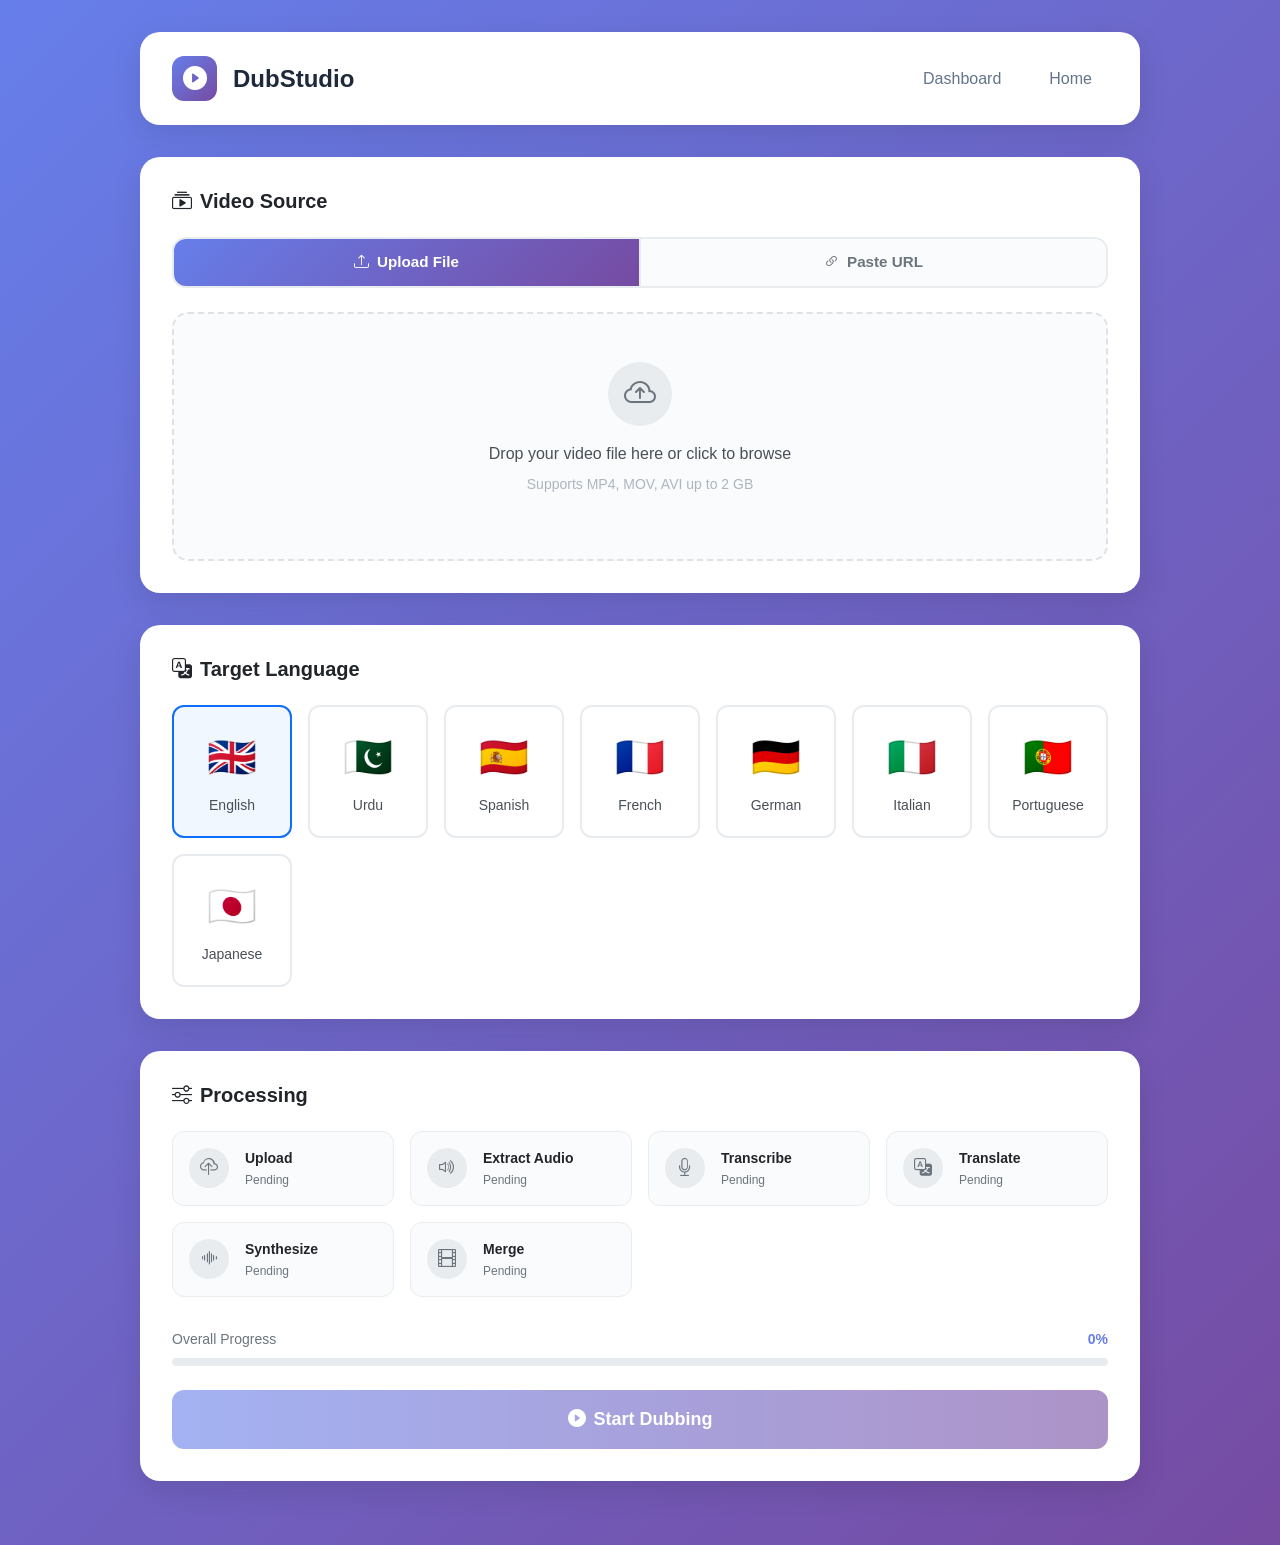
==== templetes/studio.html @ a596733b "studio.html" ====
<!DOCTYPE html>
<html lang="en">
<head>
    <meta charset="UTF-8">
    <meta name="viewport" content="width=device-width, initial-scale=1.0">
    <title>Studio - DubStudio</title>
    <link href="https://cdn.jsdelivr.net/npm/bootstrap@5.3.2/dist/css/bootstrap.min.css" rel="stylesheet">
    <link rel="stylesheet" href="https://cdn.jsdelivr.net/npm/bootstrap-icons@1.11.1/font/bootstrap-icons.css">
    <style>
        :root {
            --primary-blue: #0D6EFD;
            --grad-start: #667eea;
            --grad-end: #764ba2;
        }

        body {
            font-family: -apple-system, BlinkMacSystemFont, 'Segoe UI', Roboto, 'Helvetica Neue', Arial, sans-serif;
            background: linear-gradient(135deg, #667eea 0%, #764ba2 100%);
            min-height: 100vh;
            padding: 2rem;
            margin: 0;
        }

        .container-main { max-width: 1000px; margin: 0 auto; }

        /* Header */
        .header {
            background: white;
            border-radius: 20px;
            padding: 1.5rem 2rem;
            margin-bottom: 2rem;
            box-shadow: 0 10px 30px rgba(0,0,0,0.1);
            display: flex;
            justify-content: space-between;
            align-items: center;
        }
        .brand { display: flex; align-items: center; gap: 1rem; text-decoration: none; }
        .brand-icon {
            width: 45px; height: 45px;
            background: linear-gradient(135deg, #667eea 0%, #764ba2 100%);
            border-radius: 12px;
            display: flex; align-items: center; justify-content: center;
            color: white; font-size: 1.5rem;
        }
        .brand-text { font-size: 1.5rem; font-weight: 700; color: #1e293b; }
        .header-nav { display: flex; gap: 1rem; }
        .nav-link {
            color: #64748b; text-decoration: none; font-weight: 500;
            padding: 0.5rem 1rem; border-radius: 8px; transition: all 0.2s;
        }
        .nav-link:hover { background: #f8f9fa; color: #1e293b; }

        .content-card {
            background: #ffffff;
            border-radius: 20px;
            padding: 2rem;
            margin-bottom: 2rem;
            box-shadow: 0 10px 30px rgba(0,0,0,0.1);
        }
        .section-title {
            font-size: 1.25rem; font-weight: 600; color: #212529;
            margin-bottom: 1.5rem;
            display: flex; align-items: center; gap: 0.5rem;
        }

        /* ── SOURCE TABS ── */
        .source-tabs {
            display: flex;
            gap: 0;
            border: 2px solid #e9ecef;
            border-radius: 14px;
            overflow: hidden;
            margin-bottom: 1.5rem;
        }
        .source-tab {
            flex: 1;
            padding: 0.75rem 1.25rem;
            border: none;
            background: #fafbfc;
            color: #6c757d;
            font-weight: 600;
            font-size: 0.95rem;
            cursor: pointer;
            display: flex;
            align-items: center;
            justify-content: center;
            gap: 0.5rem;
            transition: all 0.25s;
        }
        .source-tab:first-child { border-right: 2px solid #e9ecef; }
        .source-tab.active {
            background: linear-gradient(135deg, var(--grad-start), var(--grad-end));
            color: white;
        }
        .source-tab:hover:not(.active) { background: #f0f7ff; color: #212529; }

        /* ── UPLOAD AREA ── */
        .upload-area {
            border: 2px dashed #dee2e6;
            border-radius: 16px;
            padding: 3rem;
            text-align: center;
            background: #fafbfc;
            transition: all 0.3s;
            cursor: pointer;
        }
        .upload-area:hover { border-color: var(--primary-blue); background: #f0f7ff; }
        .upload-area.uploading { pointer-events: none; opacity: 0.6; }
        .upload-area.drag-over { border-color: var(--primary-blue); background: #f0f7ff; transform: scale(1.01); }
        .upload-icon {
            width: 64px; height: 64px;
            margin: 0 auto 1rem;
            background: #e9ecef;
            border-radius: 50%;
            display: flex; align-items: center; justify-content: center;
            color: #6c757d; font-size: 2rem;
        }
        .upload-text { color: #495057; font-size: 1rem; margin-bottom: 0.5rem; font-weight: 500; }
        .upload-hint { color: #adb5bd; font-size: 0.875rem; }

        /* ── URL INPUT PANEL ── */
        .url-panel { display: none; }
        .url-panel.active { display: block; }
        .upload-panel { display: block; }
        .upload-panel.hidden { display: none; }

        .url-input-wrapper {
            position: relative;
            border: 2px solid #e9ecef;
            border-radius: 16px;
            overflow: hidden;
            transition: border-color 0.25s;
            background: #fafbfc;
        }
        .url-input-wrapper:focus-within { border-color: var(--primary-blue); background: #fff; }
        .url-input-wrapper:focus-within .url-icon { color: var(--primary-blue); }

        .url-icon {
            position: absolute;
            left: 1.25rem;
            top: 50%;
            transform: translateY(-50%);
            color: #adb5bd;
            font-size: 1.4rem;
            transition: color 0.25s;
            pointer-events: none;
        }

        .url-input {
            width: 100%;
            border: none;
            background: transparent;
            padding: 1.25rem 1.25rem 1.25rem 3.5rem;
            font-size: 1rem;
            color: #212529;
            outline: none;
        }
        .url-input::placeholder { color: #adb5bd; }

        .url-examples {
            display: flex;
            gap: 0.5rem;
            flex-wrap: wrap;
            margin-top: 1rem;
        }
        .url-example-chip {
            display: inline-flex;
            align-items: center;
            gap: 0.35rem;
            padding: 0.35rem 0.75rem;
            border-radius: 20px;
            font-size: 0.78rem;
            font-weight: 500;
            cursor: pointer;
            transition: all 0.2s;
            border: 1.5px solid;
        }
        .chip-yt {
            background: #fff1f0;
            border-color: #ffcdd2;
            color: #c62828;
        }
        .chip-yt:hover { background: #ffcdd2; }
        .chip-direct {
            background: #f0f7ff;
            border-color: #bbdefb;
            color: #1565c0;
        }
        .chip-direct:hover { background: #bbdefb; }

        /* URL detect badge */
        .url-type-badge {
            display: none;
            align-items: center;
            gap: 0.4rem;
            padding: 0.5rem 1rem;
            border-radius: 10px;
            font-size: 0.82rem;
            font-weight: 600;
            margin-top: 0.75rem;
        }
        .url-type-badge.show { display: inline-flex; }
        .badge-yt { background: #fff1f0; color: #c62828; }
        .badge-direct { background: #f0f7ff; color: #1565c0; }
        .badge-invalid { background: #fff8e1; color: #f57f17; }

        .btn-load-url {
            width: 100%;
            margin-top: 1rem;
            background: linear-gradient(90deg, var(--grad-start), var(--grad-end));
            border: none;
            border-radius: 12px;
            color: white;
            padding: 0.9rem;
            font-size: 1rem;
            font-weight: 600;
            cursor: pointer;
            display: flex;
            align-items: center;
            justify-content: center;
            gap: 0.5rem;
            transition: all 0.2s;
        }
        .btn-load-url:hover:not(:disabled) { opacity: 0.9; transform: translateY(-1px); }
        .btn-load-url:disabled { opacity: 0.5; cursor: not-allowed; }

        /* ── File / URL Confirmed Info ── */
        .file-info {
            background: #d1fae5;
            color: #065f46;
            padding: 1rem;
            border-radius: 12px;
            margin-top: 1rem;
            display: none;
            align-items: center;
            gap: 0.5rem;
            font-weight: 500;
        }
        .file-info.show { display: flex; }

        /* URL confirmed chip */
        .url-confirmed {
            background: #e0e7ff;
            color: #3730a3;
            padding: 1rem;
            border-radius: 12px;
            margin-top: 1rem;
            display: none;
            align-items: center;
            gap: 0.75rem;
        }
        .url-confirmed.show { display: flex; }
        .url-confirmed-text { flex: 1; overflow: hidden; }
        .url-confirmed-text small {
            display: block;
            font-size: 0.78rem;
            font-weight: 500;
            color: #6366f1;
            margin-bottom: 0.2rem;
        }
        .url-confirmed-text span {
            display: block;
            font-size: 0.88rem;
            font-weight: 600;
            white-space: nowrap;
            overflow: hidden;
            text-overflow: ellipsis;
        }
        .btn-clear-url {
            background: none;
            border: none;
            color: #6366f1;
            cursor: pointer;
            font-size: 1.1rem;
            padding: 0.25rem;
            border-radius: 6px;
            transition: background 0.2s;
            flex-shrink: 0;
        }
        .btn-clear-url:hover { background: rgba(99,102,241,0.1); }

        /* Language grid */
        .language-grid {
            display: grid;
            grid-template-columns: repeat(auto-fill, minmax(120px, 1fr));
            gap: 1rem;
        }
        .language-option {
            border: 2px solid #e9ecef;
            border-radius: 12px;
            padding: 1.25rem;
            text-align: center;
            cursor: pointer;
            transition: all 0.2s;
            background: #fff;
        }
        .language-option:hover { border-color: #adb5bd; transform: translateY(-2px); }
        .language-option.selected { border-color: var(--primary-blue); background: #f0f7ff; }
        .language-flag { font-size: 2.5rem; margin-bottom: 0.5rem; }
        .language-name { font-size: 0.875rem; color: #495057; font-weight: 500; }

        /* Progress stages */
        .progress-stages {
            display: grid;
            grid-template-columns: repeat(auto-fit, minmax(200px, 1fr));
            gap: 1rem;
            margin-bottom: 2rem;
        }
        .stage-item {
            display: flex; align-items: center;
            padding: 1rem;
            border: 1px solid #e9ecef;
            border-radius: 12px;
            background: #fafbfc;
            transition: all 0.3s;
        }
        .stage-item.active  { background: #e7f3ff; border-color: var(--primary-blue); }
        .stage-item.completed { background: #d1fae5; border-color: #10b981; }
        .stage-item.error   { background: #fee2e2; border-color: #ef4444; }

        /* NEW: download stage */
        .stage-item[data-stage="download"] { display: none; }
        .stage-item[data-stage="download"].show { display: flex; }

        .stage-icon {
            width: 40px; height: 40px; border-radius: 50%;
            background: #e9ecef;
            display: flex; align-items: center; justify-content: center;
            margin-right: 1rem;
            font-size: 1.125rem; color: #6c757d;
            transition: all 0.3s; flex-shrink: 0;
        }
        .stage-item.active .stage-icon { background: var(--primary-blue); color: white; animation: pulse 1.5s infinite; }
        .stage-item.completed .stage-icon { background: #10b981; color: white; }
        .stage-item.error .stage-icon { background: #ef4444; color: white; }

        @keyframes pulse { 0%,100% { transform: scale(1); } 50% { transform: scale(1.1); } }

        .stage-info { flex: 1; }
        .stage-name { font-size: 0.875rem; font-weight: 600; color: #212529; margin-bottom: 0.125rem; }
        .stage-status { font-size: 0.75rem; color: #6c757d; }
        .stage-item.active    .stage-status { color: var(--primary-blue); font-weight: 500; }
        .stage-item.completed .stage-status { color: #10b981; }
        .stage-item.error     .stage-status { color: #ef4444; }

        .progress-bar-custom { height: 8px; background: #e9ecef; border-radius: 4px; margin-bottom: 0.5rem; overflow: hidden; }
        .progress-bar-fill {
            height: 100%;
            background: linear-gradient(90deg, #667eea 0%, #764ba2 100%);
            border-radius: 4px;
            width: 0%;
            transition: width 0.3s;
        }

        .btn-generate {
            width: 100%;
            background: linear-gradient(90deg, #667eea 0%, #764ba2 100%);
            border: none; border-radius: 12px;
            color: white; padding: 1rem;
            font-size: 1.125rem; font-weight: 600;
            cursor: pointer; transition: all 0.2s;
            display: flex; align-items: center; justify-content: center; gap: 0.5rem;
            margin-top: 1.5rem;
        }
        .btn-generate:hover:not(:disabled) { transform: translateY(-2px); box-shadow: 0 8px 16px rgba(102,126,234,0.4); }
        .btn-generate:disabled { opacity: 0.6; cursor: not-allowed; }

        .status-message { padding: 1rem; border-radius: 12px; margin-top: 1rem; display: none; }
        .status-message.show { display: block; }
        .status-message.success { background: #d1fae5; color: #065f46; }
        .status-message.error   { background: #fee2e2; color: #991b1b; }
        .status-message.info    { background: #e0e7ff; color: #3730a3; }

        .spinner {
            display: inline-block; width: 16px; height: 16px;
            border: 2px solid rgba(255,255,255,0.3);
            border-radius: 50%; border-top-color: white;
            animation: spin 0.8s linear infinite;
        }
        @keyframes spin { to { transform: rotate(360deg); } }

        .download-section {
            margin-top: 2rem; padding-top: 2rem;
            border-top: 2px solid #e9ecef;
        }
        .success-banner {
            background: linear-gradient(135deg, #10b981 0%, #059669 100%);
            color: white; padding: 1.5rem; border-radius: 12px;
            display: flex; align-items: center;
            margin-bottom: 1.5rem;
            box-shadow: 0 4px 12px rgba(16,185,129,0.3);
        }
        .success-icon {
            width: 48px; height: 48px;
            background: rgba(255,255,255,0.2); border-radius: 50%;
            display: flex; align-items: center; justify-content: center;
            font-size: 1.5rem; margin-right: 1rem; flex-shrink: 0;
        }
        .success-content h4 { font-size: 1.125rem; font-weight: 600; margin: 0 0 0.25rem 0; }
        .success-content p  { font-size: 0.875rem; margin: 0; opacity: 0.95; }
        .video-preview-container { margin-bottom: 1.5rem; background: #000; border-radius: 12px; overflow: hidden; }
        .download-buttons { display: flex; gap: 1rem; }
        .btn-download {
            flex: 1;
            background: linear-gradient(90deg, #10b981 0%, #059669 100%);
            border: none; border-radius: 12px; color: white;
            padding: 1rem; font-size: 1rem; font-weight: 600;
            cursor: pointer; transition: all 0.2s;
            display: flex; align-items: center; justify-content: center; gap: 0.5rem;
        }
        .btn-download:hover { transform: translateY(-2px); box-shadow: 0 8px 16px rgba(16,185,129,0.4); }
        .btn-new {
            flex: 1; background: white;
            border: 2px solid #e9ecef; border-radius: 12px;
            color: #495057; padding: 1rem;
            font-size: 1rem; font-weight: 600;
            cursor: pointer; transition: all 0.2s;
            display: flex; align-items: center; justify-content: center; gap: 0.5rem;
        }
        .btn-new:hover { background: #f8f9fa; border-color: var(--primary-blue); color: var(--primary-blue); }

        @media (max-width: 768px) {
            body { padding: 1rem; }
            .header { flex-direction: column; gap: 1rem; }
            .language-grid { grid-template-columns: repeat(3, 1fr); }
            .progress-stages { grid-template-columns: 1fr; }
            .download-buttons { flex-direction: column; }
        }
    </style>
</head>
<body>
<div class="container-main">

    <!-- Header -->
    <div class="header">
        <a href="/" class="brand">
            <div class="brand-icon"><i class="bi bi-play-circle-fill"></i></div>
            <span class="brand-text">DubStudio</span>
        </a>
        <div class="header-nav">
            <a href="/dashboard" class="nav-link">Dashboard</a>
            <a href="/" class="nav-link">Home</a>
        </div>
    </div>

    <!-- ── VIDEO SOURCE CARD ── -->
    <div class="content-card">
        <h3 class="section-title">
            <i class="bi bi-collection-play"></i>
            Video Source
        </h3>

        <!-- Tab switcher -->
        <div class="source-tabs">
            <button class="source-tab active" id="tabUpload" onclick="switchTab('upload')">
                <i class="bi bi-upload"></i> Upload File
            </button>
            <button class="source-tab" id="tabUrl" onclick="switchTab('url')">
                <i class="bi bi-link-45deg"></i> Paste URL
            </button>
        </div>

        <!-- UPLOAD PANEL -->
        <div class="upload-panel" id="uploadPanel">
            <div class="upload-area" id="uploadArea" onclick="document.getElementById('fileInput').click()">
                <div class="upload-icon"><i class="bi bi-cloud-arrow-up"></i></div>
                <p class="upload-text">Drop your video file here or click to browse</p>
                <p class="upload-hint">Supports MP4, MOV, AVI up to 2 GB</p>
            </div>
            <input type="file" id="fileInput" style="display:none;" accept="video/*">
            <div class="file-info" id="fileInfo">
                <i class="bi bi-check-circle-fill"></i>
                <strong id="fileName"></strong>&nbsp;uploaded successfully
            </div>
            <div class="status-message" id="uploadStatus"></div>
        </div>

        <!-- URL PANEL -->
        <div class="url-panel" id="urlPanel">
            <div class="url-input-wrapper">
                <i class="bi bi-link-45deg url-icon"></i>
                <input
                    type="text"
                    class="url-input"
                    id="videoUrlInput"
                    placeholder="https://www.youtube.com/watch?v=... or any direct video URL"
                    oninput="onUrlInput(this.value)"
                    onkeydown="if(event.key==='Enter') loadUrl()"
                >
            </div>

            <!-- Live type detection badge -->
            <div class="url-type-badge" id="urlTypeBadge"></div>

            <!-- Hint chips -->
            <div class="url-examples">
                <span class="url-example-chip chip-yt">
                    <i class="bi bi-youtube"></i> YouTube / Shorts
                </span>
                <span class="url-example-chip chip-direct">
                    <i class="bi bi-file-earmark-play"></i> Direct MP4 / Video URL
                </span>
            </div>

            <button class="btn-load-url" id="btnLoadUrl" onclick="loadUrl()" disabled>
                <i class="bi bi-cloud-download"></i> Load Video from URL
            </button>

            <!-- Confirmed URL display -->
            <div class="url-confirmed" id="urlConfirmed">
                <i class="bi bi-check-circle-fill" style="font-size:1.4rem; color:#6366f1; flex-shrink:0;"></i>
                <div class="url-confirmed-text">
                    <small id="urlTypeLabel">URL loaded</small>
                    <span id="urlConfirmedText"></span>
                </div>
                <button class="btn-clear-url" onclick="clearUrl()" title="Clear URL">
                    <i class="bi bi-x-circle"></i>
                </button>
            </div>
        </div>
    </div>

    <!-- Target Language -->
    <div class="content-card">
        <h3 class="section-title">
            <i class="bi bi-translate"></i> Target Language
        </h3>
        <div class="language-grid" id="languageGrid">
            <div class="language-option selected" data-lang="en">
                <div class="language-flag">🇬🇧</div>
                <div class="language-name">English</div>
            </div>
            <div class="language-option" data-lang="ur">
                <div class="language-flag">🇵🇰</div>
                <div class="language-name">Urdu</div>
            </div>
            <div class="language-option" data-lang="es">
                <div class="language-flag">🇪🇸</div>
                <div class="language-name">Spanish</div>
            </div>
            <div class="language-option" data-lang="fr">
                <div class="language-flag">🇫🇷</div>
                <div class="language-name">French</div>
            </div>
            <div class="language-option" data-lang="de">
                <div class="language-flag">🇩🇪</div>
                <div class="language-name">German</div>
            </div>
            <div class="language-option" data-lang="it">
                <div class="language-flag">🇮🇹</div>
                <div class="language-name">Italian</div>
            </div>
            <div class="language-option" data-lang="pt">
                <div class="language-flag">🇵🇹</div>
                <div class="language-name">Portuguese</div>
            </div>
            <div class="language-option" data-lang="ja">
                <div class="language-flag">🇯🇵</div>
                <div class="language-name">Japanese</div>
            </div>
        </div>
    </div>

    <!-- Processing -->
    <div class="content-card">
        <h3 class="section-title">
            <i class="bi bi-sliders"></i> Processing
        </h3>

        <div class="progress-stages" id="progressStages">
            <!-- NEW: download stage (only shown for URL mode) -->
            <div class="stage-item" data-stage="download">
                <div class="stage-icon"><i class="bi bi-cloud-download"></i></div>
                <div class="stage-info">
                    <div class="stage-name">Download</div>
                    <div class="stage-status">Pending</div>
                </div>
            </div>
            <div class="stage-item" data-stage="upload">
                <div class="stage-icon"><i class="bi bi-cloud-upload"></i></div>
                <div class="stage-info">
                    <div class="stage-name">Upload</div>
                    <div class="stage-status">Pending</div>
                </div>
            </div>
            <div class="stage-item" data-stage="extract">
                <div class="stage-icon"><i class="bi bi-volume-up"></i></div>
                <div class="stage-info">
                    <div class="stage-name">Extract Audio</div>
                    <div class="stage-status">Pending</div>
                </div>
            </div>
            <div class="stage-item" data-stage="transcribe">
                <div class="stage-icon"><i class="bi bi-mic"></i></div>
                <div class="stage-info">
                    <div class="stage-name">Transcribe</div>
                    <div class="stage-status">Pending</div>
                </div>
            </div>
            <div class="stage-item" data-stage="translate">
                <div class="stage-icon"><i class="bi bi-translate"></i></div>
                <div class="stage-info">
                    <div class="stage-name">Translate</div>
                    <div class="stage-status">Pending</div>
                </div>
            </div>
            <div class="stage-item" data-stage="synthesize">
                <div class="stage-icon"><i class="bi bi-soundwave"></i></div>
                <div class="stage-info">
                    <div class="stage-name">Synthesize</div>
                    <div class="stage-status">Pending</div>
                </div>
            </div>
            <div class="stage-item" data-stage="merge">
                <div class="stage-icon"><i class="bi bi-film"></i></div>
                <div class="stage-info">
                    <div class="stage-name">Merge</div>
                    <div class="stage-status">Pending</div>
                </div>
            </div>
        </div>

        <!-- Progress bar -->
        <div>
            <div style="display:flex; justify-content:space-between; margin-bottom:0.5rem;">
                <span style="font-size:0.875rem; color:#6c757d;">Overall Progress</span>
                <span id="overallPercent" style="font-size:0.875rem; font-weight:600; color:#667eea;">0%</span>
            </div>
            <div class="progress-bar-custom">
                <div class="progress-bar-fill" id="progressBar"></div>
            </div>
        </div>

        <button class="btn-generate" id="generateBtn" onclick="startDubbing()" disabled>
            <i class="bi bi-play-circle-fill"></i> Start Dubbing
        </button>
        <div class="status-message" id="processingStatus"></div>

        <!-- Download Section -->
        <div class="download-section" id="downloadSection" style="display:none;">
            <div class="success-banner">
                <div class="success-icon"><i class="bi bi-check-circle-fill"></i></div>
                <div class="success-content">
                    <h4>Video Dubbing Completed!</h4>
                    <p>Your dubbed video is ready to download</p>
                </div>
            </div>
            <div class="video-preview-container">
                <video id="previewVideo" controls style="width:100%;">
                    <source id="videoSource" src="" type="video/mp4">
                </video>
            </div>
            <div class="download-buttons">
                <button class="btn-download" onclick="downloadVideo()">
                    <i class="bi bi-download"></i> Download Video
                </button>
                <button class="btn-new" onclick="createNewDub()">
                    <i class="bi bi-plus-circle"></i> New Project
                </button>
            </div>
        </div>
    </div>

</div><!-- /container-main -->

<script>
    const API_BASE_URL = 'http://localhost:5000/api';
    let uploadedFilePath  = null;   // set by file upload OR url load
    let currentJobId      = null;
    let statusCheckInterval = null;
    let downloadUrl       = null;
    let currentMode       = 'upload';   // 'upload' | 'url'
    let loadedUrl         = null;       // confirmed URL

    /* ════════════════════════════════════════
       TAB SWITCHING
    ════════════════════════════════════════ */
    function switchTab(tab) {
        currentMode = tab;
        document.getElementById('tabUpload').classList.toggle('active', tab === 'upload');
        document.getElementById('tabUrl').classList.toggle('active', tab === 'url');
        document.getElementById('uploadPanel').classList.toggle('hidden', tab !== 'upload');
        document.getElementById('urlPanel').classList.toggle('active', tab === 'url');

        // show/hide download stage pill
        const dlStage = document.querySelector('.stage-item[data-stage="download"]');
        dlStage.classList.toggle('show', tab === 'url');

        resetReadiness();
    }

    /* ════════════════════════════════════════
       LANGUAGE SELECTION
    ════════════════════════════════════════ */
    document.querySelectorAll('.language-option').forEach(opt => {
        opt.addEventListener('click', function() {
            document.querySelectorAll('.language-option').forEach(o => o.classList.remove('selected'));
            this.classList.add('selected');
        });
    });

    /* ════════════════════════════════════════
       STATUS HELPER
    ════════════════════════════════════════ */
    function showStatus(id, msg, type = 'info') {
        const el = document.getElementById(id);
        el.textContent = msg;
        el.className = `status-message show ${type}`;
        if (type === 'success' || type === 'error') {
            setTimeout(() => el.classList.remove('show'), 5000);
        }
    }

    function resetReadiness() {
        uploadedFilePath = null;
        loadedUrl        = null;
        document.getElementById('generateBtn').disabled = true;
    }

    /* ════════════════════════════════════════
       FILE UPLOAD
    ════════════════════════════════════════ */
    document.getElementById('fileInput').addEventListener('change', async function(e) {
        const file = e.target.files[0];
        if (!file) return;

        const uploadArea = document.getElementById('uploadArea');
        const fileInfo   = document.getElementById('fileInfo');

        uploadArea.classList.add('uploading');
        showStatus('uploadStatus', 'Uploading video…', 'info');

        const formData = new FormData();
        formData.append('video', file);

        try {
            const res  = await fetch(`${API_BASE_URL}/upload`, { method: 'POST', body: formData });
            const data = await res.json();

            if (data.success) {
                uploadedFilePath = data.filepath;
                document.getElementById('fileName').textContent = data.filename;
                fileInfo.classList.add('show');
                document.getElementById('generateBtn').disabled = false;
                showStatus('uploadStatus', 'Video uploaded successfully!', 'success');
            } else {
                showStatus('uploadStatus', `Upload failed: ${data.error}`, 'error');
            }
        } catch (err) {
            showStatus('uploadStatus', `Upload failed: ${err.message}`, 'error');
        } finally {
            uploadArea.classList.remove('uploading');
        }
    });

    /* Drag & drop */
    const uploadArea = document.getElementById('uploadArea');
    uploadArea.addEventListener('dragover',  e => { e.preventDefault(); uploadArea.classList.add('drag-over'); });
    uploadArea.addEventListener('dragleave', ()  => uploadArea.classList.remove('drag-over'));
    uploadArea.addEventListener('drop', e => {
        e.preventDefault();
        uploadArea.classList.remove('drag-over');
        const files = e.dataTransfer.files;
        if (files.length > 0) {
            document.getElementById('fileInput').files = files;
            document.getElementById('fileInput').dispatchEvent(new Event('change'));
        }
    });

    /* ════════════════════════════════════════
       URL INPUT — live detection
    ════════════════════════════════════════ */
    function isYouTubeUrl(url) {
        return /^https?:\/\/(www\.)?(youtube\.com|youtu\.be|m\.youtube\.com)/i.test(url);
    }
    function isHttpUrl(url) {
        return /^https?:\/\/.+/i.test(url);
    }

    function onUrlInput(val) {
        const badge  = document.getElementById('urlTypeBadge');
        const btnLoad = document.getElementById('btnLoadUrl');
        val = val.trim();

        badge.classList.remove('show', 'badge-yt', 'badge-direct', 'badge-invalid');

        if (!val) { btnLoad.disabled = true; return; }

        if (isYouTubeUrl(val)) {
            badge.innerHTML = '<i class="bi bi-youtube"></i> YouTube video detected';
            badge.classList.add('show', 'badge-yt');
            btnLoad.disabled = false;
        } else if (isHttpUrl(val)) {
            badge.innerHTML = '<i class="bi bi-file-earmark-play"></i> Direct video URL detected';
            badge.classList.add('show', 'badge-direct');
            btnLoad.disabled = false;
        } else {
            badge.innerHTML = '<i class="bi bi-exclamation-circle"></i> Enter a valid http(s) URL';
            badge.classList.add('show', 'badge-invalid');
            btnLoad.disabled = true;
        }
    }

    /* ── Load URL → send to backend ── */
    async function loadUrl() {
        const url = document.getElementById('videoUrlInput').value.trim();
        if (!url || !isHttpUrl(url)) return;

        const btnLoad = document.getElementById('btnLoadUrl');
        btnLoad.disabled = true;
        btnLoad.innerHTML = '<span class="spinner"></span> Loading…';

        try {
            // Tell the backend we want to process a URL
            const res  = await fetch(`${API_BASE_URL}/load_url`, {
                method: 'POST',
                headers: { 'Content-Type': 'application/json' },
                body: JSON.stringify({ url })
            });
            const data = await res.json();

            if (data.success) {
                loadedUrl        = url;
                uploadedFilePath = data.filepath || url;   // backend may return a temp path or just echo url

                // Show confirmed banner
                const typeLabel = isYouTubeUrl(url) ? '🎬 YouTube video loaded' : '🔗 Direct video URL loaded';
                document.getElementById('urlTypeLabel').textContent = typeLabel;
                document.getElementById('urlConfirmedText').textContent = url;
                document.getElementById('urlConfirmed').classList.add('show');

                document.getElementById('generateBtn').disabled = false;
                document.getElementById('urlTypeBadge').classList.remove('show');
            } else {
                showStatus('processingStatus', `Could not load URL: ${data.error}`, 'error');
                btnLoad.disabled = false;
            }
        } catch (err) {
            // If there's no /load_url endpoint yet, fall back to just accepting the URL directly
            loadedUrl        = url;
            uploadedFilePath = url;

            const typeLabel = isYouTubeUrl(url) ? '🎬 YouTube video loaded' : '🔗 Direct video URL loaded';
            document.getElementById('urlTypeLabel').textContent = typeLabel;
            document.getElementById('urlConfirmedText').textContent = url;
            document.getElementById('urlConfirmed').classList.add('show');
            document.getElementById('generateBtn').disabled = false;
            document.getElementById('urlTypeBadge').classList.remove('show');
        } finally {
            btnLoad.innerHTML = '<i class="bi bi-cloud-download"></i> Load Video from URL';
        }
    }

    function clearUrl() {
        loadedUrl        = null;
        uploadedFilePath = null;
        document.getElementById('videoUrlInput').value = '';
        document.getElementById('urlConfirmed').classList.remove('show');
        document.getElementById('urlTypeBadge').classList.remove('show');
        document.getElementById('btnLoadUrl').disabled = true;
        document.getElementById('generateBtn').disabled = true;
    }

    /* ════════════════════════════════════════
       START DUBBING
    ════════════════════════════════════════ */
    async function startDubbing() {
        if (!uploadedFilePath) {
            showStatus('processingStatus', 'Please upload a video or load a URL first', 'error');
            return;
        }

        const generateBtn = document.getElementById('generateBtn');
        generateBtn.disabled = true;
        generateBtn.innerHTML = '<span class="spinner"></span> Processing…';

        const lang = (document.querySelector('.language-option.selected') || {}).dataset?.lang || 'en';

        resetStages();

        // For URL mode: show download stage first
        if (currentMode === 'url') {
            updateStageStatus('download', 'active');
        } else {
            updateStageStatus('upload', 'completed');
        }
        updateProgress(5);

        try {
            const payload = { language: lang, diarization: false };

            if (currentMode === 'url') {
                payload.url = uploadedFilePath;   // pass URL to backend
            } else {
                payload.filepath = uploadedFilePath;
            }

            const res  = await fetch(`${API_BASE_URL}/process`, {
                method: 'POST',
                headers: { 'Content-Type': 'application/json' },
                body: JSON.stringify(payload)
            });
            const data = await res.json();

            if (data.success) {
                currentJobId = data.job_id;
                statusCheckInterval = setInterval(() => checkStatus(currentJobId), 2000);
            } else {
                showStatus('processingStatus', `Processing failed: ${data.error}`, 'error');
                if (currentMode === 'url') updateStageStatus('download', 'error');
                else updateStageStatus('extract', 'error');
                resetButton();
            }
        } catch (err) {
            showStatus('processingStatus', `Processing failed: ${err.message}`, 'error');
            resetButton();
        }
    }

    /* ════════════════════════════════════════
       STATUS POLLING
    ════════════════════════════════════════ */
    async function checkStatus(jobId) {
        try {
            const res  = await fetch(`${API_BASE_URL}/status/${jobId}`);
            const data = await res.json();

            if (data.success) {
                const job = data.job;
                updateProgress(job.progress);
                updateStageStatus(job.stage, job.stage_status);

                if (job.status === 'completed') {
                    clearInterval(statusCheckInterval);
                    updateStageStatus('merge', 'completed');
                    downloadUrl = job.download_url;
                    showDownloadSection(job);
                    showStatus('processingStatus', 'Video dubbing completed!', 'success');
                } else if (job.status === 'failed') {
                    clearInterval(statusCheckInterval);
                    if (job.stage) updateStageStatus(job.stage, 'error');
                    showStatus('processingStatus', job.message, 'error');
                    resetButton();
                }
            }
        } catch (err) {
            console.error('Status check error:', err);
        }
    }

    /* ════════════════════════════════════════
       UI HELPERS
    ════════════════════════════════════════ */
    function updateProgress(pct) {
        document.getElementById('progressBar').style.width = pct + '%';
        document.getElementById('overallPercent').textContent = pct + '%';
    }

    function updateStageStatus(stage, status) {
        const el = document.querySelector(`.stage-item[data-stage="${stage.toLowerCase()}"]`);
        if (!el) return;
        el.classList.remove('active', 'completed', 'error');
        const statusEl = el.querySelector('.stage-status');
        if (status === 'active' || status === 'processing') {
            el.classList.add('active');
            statusEl.textContent = 'Processing…';
        } else if (status === 'completed' || status === 'done') {
            el.classList.add('completed');
            statusEl.textContent = 'Completed';
        } else if (status === 'error' || status === 'failed') {
            el.classList.add('error');
            statusEl.textContent = 'Failed';
        }
    }

    function resetStages() {
        document.querySelectorAll('.stage-item').forEach(item => {
            item.classList.remove('active', 'completed', 'error');
            item.querySelector('.stage-status').textContent = 'Pending';
        });
    }

    function resetButton() {
        const btn = document.getElementById('generateBtn');
        btn.disabled = false;
        btn.innerHTML = '<i class="bi bi-play-circle-fill"></i> Start Dubbing';
        updateProgress(0);
    }

    function showDownloadSection(jobData) {
        document.getElementById('generateBtn').style.display = 'none';
        document.getElementById('downloadSection').style.display = 'block';
        if (jobData.download_url) {
            document.getElementById('videoSource').src = `http://localhost:5000${jobData.download_url}`;
            document.getElementById('previewVideo').load();
        }
    }

    function downloadVideo() {
        if (downloadUrl) {
            const a = document.createElement('a');
            a.href = `http://localhost:5000${downloadUrl}`;
            a.download = 'dubbed_video.mp4';
            document.body.appendChild(a);
            a.click();
            document.body.removeChild(a);
            showStatus('processingStatus', 'Download started!', 'success');
        }
    }

    function createNewDub() {
        document.getElementById('downloadSection').style.display = 'none';
        document.getElementById('generateBtn').style.display = 'flex';
        document.getElementById('fileInput').value = '';
        document.getElementById('fileInfo').classList.remove('show');
        clearUrl();
        uploadedFilePath = null;
        downloadUrl      = null;
        resetStages();
        resetButton();
        document.getElementById('processingStatus').classList.remove('show');
        switchTab('upload');
        window.scrollTo({ top: 0, behavior: 'smooth' });
    }
</script>
</body>
</html>
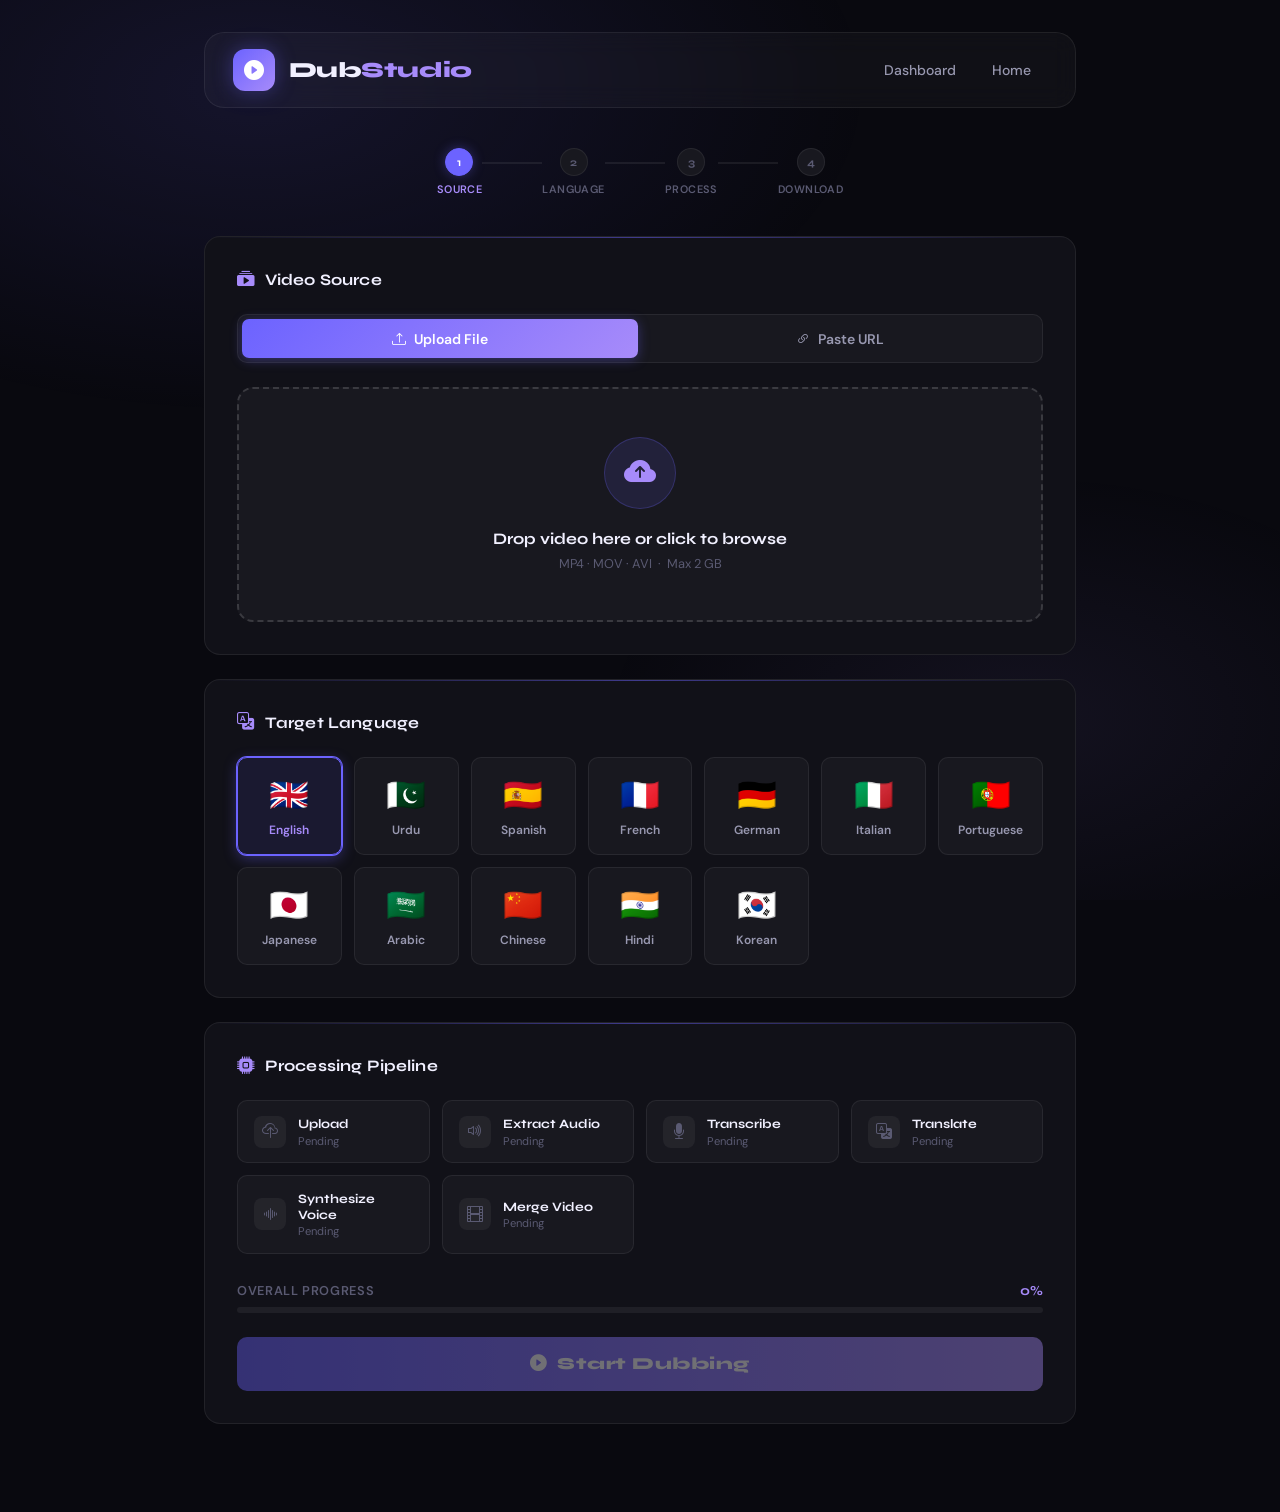
==== commit 6ec4b6f7: "studio.html" ====
--- a/templetes/studio.html
+++ b/templetes/studio.html
@@ -3,439 +3,711 @@
 <head>
     <meta charset="UTF-8">
     <meta name="viewport" content="width=device-width, initial-scale=1.0">
-    <title>Studio - DubStudio</title>
-    <link href="https://cdn.jsdelivr.net/npm/bootstrap@5.3.2/dist/css/bootstrap.min.css" rel="stylesheet">
-    <link rel="stylesheet" href="https://cdn.jsdelivr.net/npm/bootstrap-icons@1.11.1/font/bootstrap-icons.css">
+    <title>DubStudio — AI Video Dubbing</title>
+    <link href="https://cdn.jsdelivr.net/npm/bootstrap-icons@1.11.1/font/bootstrap-icons.css" rel="stylesheet">
+    <link href="https://fonts.googleapis.com/css2?family=Syne:wght@400;500;600;700;800&family=DM+Sans:wght@300;400;500;600&display=swap" rel="stylesheet">
     <style>
         :root {
-            --primary-blue: #0D6EFD;
-            --grad-start: #667eea;
-            --grad-end: #764ba2;
-        }
+            --bg: #09090f;
+            --surface: #111118;
+            --surface2: #18181f;
+            --border: rgba(255,255,255,0.07);
+            --border-hover: rgba(255,255,255,0.15);
+            --accent: #6c63ff;
+            --accent2: #a78bfa;
+            --accent-glow: rgba(108,99,255,0.35);
+            --green: #22c55e;
+            --red: #ef4444;
+            --yellow: #f59e0b;
+            --text: #f1f0ff;
+            --text2: #9898b0;
+            --text3: #5a5a72;
+            --radius: 16px;
+            --radius-sm: 10px;
+        }
+
+        *, *::before, *::after { box-sizing: border-box; margin: 0; padding: 0; }
 
         body {
-            font-family: -apple-system, BlinkMacSystemFont, 'Segoe UI', Roboto, 'Helvetica Neue', Arial, sans-serif;
-            background: linear-gradient(135deg, #667eea 0%, #764ba2 100%);
+            font-family: 'DM Sans', sans-serif;
+            background: var(--bg);
+            color: var(--text);
             min-height: 100vh;
-            padding: 2rem;
-            margin: 0;
-        }
-
-        .container-main { max-width: 1000px; margin: 0 auto; }
-
-        /* Header */
+            padding: 0;
+            overflow-x: hidden;
+        }
+
+        /* ── BG MESH ── */
+        body::before {
+            content: '';
+            position: fixed;
+            inset: 0;
+            background:
+                radial-gradient(ellipse 80vw 60vh at 20% 10%, rgba(108,99,255,0.12) 0%, transparent 60%),
+                radial-gradient(ellipse 60vw 50vh at 80% 80%, rgba(167,139,250,0.07) 0%, transparent 55%);
+            pointer-events: none;
+            z-index: 0;
+        }
+
+        .page-wrap {
+            position: relative;
+            z-index: 1;
+            max-width: 920px;
+            margin: 0 auto;
+            padding: 2rem 1.5rem 4rem;
+        }
+
+        /* ── HEADER ── */
         .header {
-            background: white;
+            display: flex;
+            align-items: center;
+            justify-content: space-between;
+            padding: 1rem 1.75rem;
+            background: rgba(255,255,255,0.03);
+            border: 1px solid var(--border);
             border-radius: 20px;
-            padding: 1.5rem 2rem;
-            margin-bottom: 2rem;
-            box-shadow: 0 10px 30px rgba(0,0,0,0.1);
-            display: flex;
-            justify-content: space-between;
-            align-items: center;
-        }
-        .brand { display: flex; align-items: center; gap: 1rem; text-decoration: none; }
+            backdrop-filter: blur(12px);
+            margin-bottom: 2.5rem;
+        }
+
+        .brand {
+            display: flex;
+            align-items: center;
+            gap: 0.85rem;
+            text-decoration: none;
+        }
+
         .brand-icon {
-            width: 45px; height: 45px;
-            background: linear-gradient(135deg, #667eea 0%, #764ba2 100%);
+            width: 42px; height: 42px;
+            background: linear-gradient(135deg, var(--accent), var(--accent2));
             border-radius: 12px;
             display: flex; align-items: center; justify-content: center;
-            color: white; font-size: 1.5rem;
-        }
-        .brand-text { font-size: 1.5rem; font-weight: 700; color: #1e293b; }
-        .header-nav { display: flex; gap: 1rem; }
+            font-size: 1.25rem;
+            color: white;
+            box-shadow: 0 0 20px var(--accent-glow);
+        }
+
+        .brand-name {
+            font-family: 'Syne', sans-serif;
+            font-size: 1.35rem;
+            font-weight: 800;
+            color: var(--text);
+            letter-spacing: -0.02em;
+        }
+        .brand-name span { color: var(--accent2); }
+
+        .header-nav {
+            display: flex;
+            gap: 0.25rem;
+        }
+
         .nav-link {
-            color: #64748b; text-decoration: none; font-weight: 500;
-            padding: 0.5rem 1rem; border-radius: 8px; transition: all 0.2s;
-        }
-        .nav-link:hover { background: #f8f9fa; color: #1e293b; }
-
-        .content-card {
-            background: #ffffff;
+            color: var(--text2);
+            text-decoration: none;
+            font-size: 0.875rem;
+            font-weight: 500;
+            padding: 0.5rem 1rem;
+            border-radius: 8px;
+            transition: all 0.2s;
+        }
+        .nav-link:hover { color: var(--text); background: rgba(255,255,255,0.06); }
+
+        /* ── CARD ── */
+        .card {
+            background: var(--surface);
+            border: 1px solid var(--border);
+            border-radius: var(--radius);
+            padding: 2rem;
+            margin-bottom: 1.5rem;
+            position: relative;
+            overflow: hidden;
+            transition: border-color 0.3s;
+        }
+        .card::before {
+            content: '';
+            position: absolute;
+            top: 0; left: 0; right: 0;
+            height: 1px;
+            background: linear-gradient(90deg, transparent, rgba(108,99,255,0.5), transparent);
+        }
+
+        .card-title {
+            font-family: 'Syne', sans-serif;
+            font-size: 1rem;
+            font-weight: 700;
+            color: var(--text);
+            letter-spacing: 0.01em;
+            margin-bottom: 1.5rem;
+            display: flex;
+            align-items: center;
+            gap: 0.6rem;
+        }
+        .card-title i {
+            color: var(--accent2);
+            font-size: 1.1rem;
+        }
+        .card-title .badge-new {
+            font-size: 0.65rem;
+            font-weight: 700;
+            background: linear-gradient(90deg, var(--accent), var(--accent2));
+            color: white;
+            padding: 0.2rem 0.5rem;
             border-radius: 20px;
-            padding: 2rem;
-            margin-bottom: 2rem;
-            box-shadow: 0 10px 30px rgba(0,0,0,0.1);
-        }
-        .section-title {
-            font-size: 1.25rem; font-weight: 600; color: #212529;
-            margin-bottom: 1.5rem;
-            display: flex; align-items: center; gap: 0.5rem;
+            letter-spacing: 0.05em;
         }
 
         /* ── SOURCE TABS ── */
         .source-tabs {
             display: flex;
-            gap: 0;
-            border: 2px solid #e9ecef;
-            border-radius: 14px;
-            overflow: hidden;
+            background: var(--surface2);
+            border: 1px solid var(--border);
+            border-radius: var(--radius-sm);
+            padding: 4px;
+            gap: 4px;
             margin-bottom: 1.5rem;
         }
+
         .source-tab {
             flex: 1;
-            padding: 0.75rem 1.25rem;
+            padding: 0.65rem 1rem;
             border: none;
-            background: #fafbfc;
-            color: #6c757d;
+            background: transparent;
+            color: var(--text2);
+            font-family: 'DM Sans', sans-serif;
+            font-size: 0.875rem;
             font-weight: 600;
-            font-size: 0.95rem;
             cursor: pointer;
+            border-radius: 7px;
             display: flex;
             align-items: center;
             justify-content: center;
             gap: 0.5rem;
             transition: all 0.25s;
         }
-        .source-tab:first-child { border-right: 2px solid #e9ecef; }
         .source-tab.active {
-            background: linear-gradient(135deg, var(--grad-start), var(--grad-end));
+            background: linear-gradient(135deg, var(--accent), var(--accent2));
             color: white;
-        }
-        .source-tab:hover:not(.active) { background: #f0f7ff; color: #212529; }
+            box-shadow: 0 2px 12px var(--accent-glow);
+        }
+        .source-tab:hover:not(.active) { color: var(--text); background: rgba(255,255,255,0.05); }
 
         /* ── UPLOAD AREA ── */
         .upload-area {
-            border: 2px dashed #dee2e6;
-            border-radius: 16px;
-            padding: 3rem;
+            border: 2px dashed var(--border-hover);
+            border-radius: var(--radius);
+            padding: 3rem 2rem;
             text-align: center;
-            background: #fafbfc;
+            background: var(--surface2);
             transition: all 0.3s;
             cursor: pointer;
         }
-        .upload-area:hover { border-color: var(--primary-blue); background: #f0f7ff; }
-        .upload-area.uploading { pointer-events: none; opacity: 0.6; }
-        .upload-area.drag-over { border-color: var(--primary-blue); background: #f0f7ff; transform: scale(1.01); }
-        .upload-icon {
-            width: 64px; height: 64px;
-            margin: 0 auto 1rem;
-            background: #e9ecef;
+        .upload-area:hover,
+        .upload-area.drag-over {
+            border-color: var(--accent);
+            background: rgba(108,99,255,0.06);
+            transform: scale(1.005);
+        }
+        .upload-area.uploading { pointer-events: none; opacity: 0.5; }
+
+        .upload-icon-wrap {
+            width: 72px; height: 72px;
+            margin: 0 auto 1.25rem;
+            background: rgba(108,99,255,0.12);
+            border: 1px solid rgba(108,99,255,0.25);
             border-radius: 50%;
             display: flex; align-items: center; justify-content: center;
-            color: #6c757d; font-size: 2rem;
-        }
-        .upload-text { color: #495057; font-size: 1rem; margin-bottom: 0.5rem; font-weight: 500; }
-        .upload-hint { color: #adb5bd; font-size: 0.875rem; }
-
-        /* ── URL INPUT PANEL ── */
+            color: var(--accent2);
+            font-size: 2rem;
+        }
+
+        .upload-title {
+            font-family: 'Syne', sans-serif;
+            font-size: 1rem;
+            font-weight: 700;
+            color: var(--text);
+            margin-bottom: 0.4rem;
+        }
+        .upload-sub { font-size: 0.8rem; color: var(--text3); }
+
+        .file-confirmed {
+            display: none;
+            align-items: center;
+            gap: 0.75rem;
+            background: rgba(34,197,94,0.1);
+            border: 1px solid rgba(34,197,94,0.25);
+            border-radius: var(--radius-sm);
+            padding: 0.9rem 1.25rem;
+            margin-top: 1rem;
+            color: var(--green);
+            font-weight: 600;
+            font-size: 0.875rem;
+        }
+        .file-confirmed.show { display: flex; }
+
+        /* ── URL PANEL ── */
         .url-panel { display: none; }
         .url-panel.active { display: block; }
-        .upload-panel { display: block; }
         .upload-panel.hidden { display: none; }
 
-        .url-input-wrapper {
-            position: relative;
-            border: 2px solid #e9ecef;
-            border-radius: 16px;
+        .url-input-group {
+            display: flex;
+            align-items: center;
+            background: var(--surface2);
+            border: 1.5px solid var(--border);
+            border-radius: var(--radius-sm);
             overflow: hidden;
-            transition: border-color 0.25s;
-            background: #fafbfc;
-        }
-        .url-input-wrapper:focus-within { border-color: var(--primary-blue); background: #fff; }
-        .url-input-wrapper:focus-within .url-icon { color: var(--primary-blue); }
+            transition: border-color 0.25s, box-shadow 0.25s;
+        }
+        .url-input-group:focus-within {
+            border-color: var(--accent);
+            box-shadow: 0 0 0 3px var(--accent-glow);
+        }
 
         .url-icon {
-            position: absolute;
-            left: 1.25rem;
-            top: 50%;
-            transform: translateY(-50%);
-            color: #adb5bd;
-            font-size: 1.4rem;
+            padding: 0 1rem;
+            font-size: 1.3rem;
+            color: var(--text3);
+            flex-shrink: 0;
             transition: color 0.25s;
-            pointer-events: none;
-        }
+        }
+        .url-input-group:focus-within .url-icon { color: var(--accent2); }
 
         .url-input {
-            width: 100%;
+            flex: 1;
             border: none;
             background: transparent;
-            padding: 1.25rem 1.25rem 1.25rem 3.5rem;
-            font-size: 1rem;
-            color: #212529;
+            padding: 1rem 1rem 1rem 0;
+            font-size: 0.9rem;
+            font-family: 'DM Sans', sans-serif;
+            color: var(--text);
             outline: none;
         }
-        .url-input::placeholder { color: #adb5bd; }
-
-        .url-examples {
+        .url-input::placeholder { color: var(--text3); }
+
+        /* Platform chips */
+        .platform-chips {
             display: flex;
             gap: 0.5rem;
             flex-wrap: wrap;
-            margin-top: 1rem;
-        }
-        .url-example-chip {
+            margin-top: 0.85rem;
+        }
+
+        .chip {
             display: inline-flex;
             align-items: center;
             gap: 0.35rem;
-            padding: 0.35rem 0.75rem;
+            padding: 0.3rem 0.75rem;
             border-radius: 20px;
+            font-size: 0.75rem;
+            font-weight: 600;
+            border: 1px solid;
+            cursor: default;
+        }
+        .chip-yt { background: rgba(239,68,68,0.1); border-color: rgba(239,68,68,0.25); color: #fca5a5; }
+        .chip-direct { background: rgba(108,99,255,0.1); border-color: rgba(108,99,255,0.25); color: var(--accent2); }
+
+        /* URL type badge */
+        .url-badge {
+            display: none;
+            align-items: center;
+            gap: 0.4rem;
             font-size: 0.78rem;
-            font-weight: 500;
-            cursor: pointer;
-            transition: all 0.2s;
-            border: 1.5px solid;
-        }
-        .chip-yt {
-            background: #fff1f0;
-            border-color: #ffcdd2;
-            color: #c62828;
-        }
-        .chip-yt:hover { background: #ffcdd2; }
-        .chip-direct {
-            background: #f0f7ff;
-            border-color: #bbdefb;
-            color: #1565c0;
-        }
-        .chip-direct:hover { background: #bbdefb; }
-
-        /* URL detect badge */
-        .url-type-badge {
-            display: none;
-            align-items: center;
-            gap: 0.4rem;
-            padding: 0.5rem 1rem;
-            border-radius: 10px;
-            font-size: 0.82rem;
             font-weight: 600;
-            margin-top: 0.75rem;
-        }
-        .url-type-badge.show { display: inline-flex; }
-        .badge-yt { background: #fff1f0; color: #c62828; }
-        .badge-direct { background: #f0f7ff; color: #1565c0; }
-        .badge-invalid { background: #fff8e1; color: #f57f17; }
-
-        .btn-load-url {
+            margin-top: 0.65rem;
+            padding: 0.45rem 0.85rem;
+            border-radius: 20px;
+            width: fit-content;
+        }
+        .url-badge.show { display: inline-flex; }
+        .url-badge.yt   { background: rgba(239,68,68,0.12); color: #fca5a5; border: 1px solid rgba(239,68,68,0.2); }
+        .url-badge.direct { background: rgba(108,99,255,0.12); color: var(--accent2); border: 1px solid rgba(108,99,255,0.2); }
+        .url-badge.invalid { background: rgba(245,158,11,0.12); color: #fcd34d; border: 1px solid rgba(245,158,11,0.2); }
+
+        .btn-load {
             width: 100%;
             margin-top: 1rem;
-            background: linear-gradient(90deg, var(--grad-start), var(--grad-end));
+            padding: 0.85rem;
+            background: linear-gradient(90deg, var(--accent), var(--accent2));
             border: none;
-            border-radius: 12px;
+            border-radius: var(--radius-sm);
             color: white;
-            padding: 0.9rem;
-            font-size: 1rem;
-            font-weight: 600;
+            font-family: 'Syne', sans-serif;
+            font-size: 0.9rem;
+            font-weight: 700;
             cursor: pointer;
             display: flex;
             align-items: center;
             justify-content: center;
             gap: 0.5rem;
             transition: all 0.2s;
-        }
-        .btn-load-url:hover:not(:disabled) { opacity: 0.9; transform: translateY(-1px); }
-        .btn-load-url:disabled { opacity: 0.5; cursor: not-allowed; }
-
-        /* ── File / URL Confirmed Info ── */
-        .file-info {
-            background: #d1fae5;
-            color: #065f46;
-            padding: 1rem;
-            border-radius: 12px;
+            box-shadow: 0 4px 16px var(--accent-glow);
+            letter-spacing: 0.02em;
+        }
+        .btn-load:hover:not(:disabled) { transform: translateY(-1px); box-shadow: 0 6px 22px var(--accent-glow); }
+        .btn-load:disabled { opacity: 0.4; cursor: not-allowed; box-shadow: none; transform: none; }
+
+        /* URL confirmed */
+        .url-confirmed {
+            display: none;
+            align-items: center;
+            gap: 0.75rem;
+            background: rgba(108,99,255,0.1);
+            border: 1px solid rgba(108,99,255,0.25);
+            border-radius: var(--radius-sm);
+            padding: 0.9rem 1.25rem;
             margin-top: 1rem;
-            display: none;
-            align-items: center;
-            gap: 0.5rem;
+        }
+        .url-confirmed.show { display: flex; }
+        .url-confirmed-info { flex: 1; overflow: hidden; }
+        .url-confirmed-info small {
+            display: block;
+            font-size: 0.7rem;
+            font-weight: 700;
+            color: var(--accent2);
+            text-transform: uppercase;
+            letter-spacing: 0.06em;
+            margin-bottom: 0.25rem;
+        }
+        .url-confirmed-info span {
+            display: block;
+            font-size: 0.85rem;
             font-weight: 500;
-        }
-        .file-info.show { display: flex; }
-
-        /* URL confirmed chip */
-        .url-confirmed {
-            background: #e0e7ff;
-            color: #3730a3;
-            padding: 1rem;
-            border-radius: 12px;
-            margin-top: 1rem;
-            display: none;
-            align-items: center;
-            gap: 0.75rem;
-        }
-        .url-confirmed.show { display: flex; }
-        .url-confirmed-text { flex: 1; overflow: hidden; }
-        .url-confirmed-text small {
-            display: block;
-            font-size: 0.78rem;
-            font-weight: 500;
-            color: #6366f1;
-            margin-bottom: 0.2rem;
-        }
-        .url-confirmed-text span {
-            display: block;
-            font-size: 0.88rem;
-            font-weight: 600;
+            color: var(--text);
             white-space: nowrap;
             overflow: hidden;
             text-overflow: ellipsis;
         }
-        .btn-clear-url {
+        .btn-clear {
             background: none;
             border: none;
-            color: #6366f1;
+            color: var(--text3);
             cursor: pointer;
             font-size: 1.1rem;
-            padding: 0.25rem;
+            padding: 0.2rem;
             border-radius: 6px;
-            transition: background 0.2s;
+            transition: color 0.2s;
             flex-shrink: 0;
         }
-        .btn-clear-url:hover { background: rgba(99,102,241,0.1); }
-
-        /* Language grid */
-        .language-grid {
+        .btn-clear:hover { color: var(--red); }
+
+        /* ── OPEN BUTTON (for YouTube) ── */
+        .btn-open-yt {
+            display: none;
+            align-items: center;
+            gap: 0.5rem;
+            padding: 0.55rem 1rem;
+            background: rgba(239,68,68,0.12);
+            border: 1px solid rgba(239,68,68,0.25);
+            border-radius: 8px;
+            color: #fca5a5;
+            font-size: 0.78rem;
+            font-weight: 600;
+            cursor: pointer;
+            text-decoration: none;
+            transition: all 0.2s;
+            margin-top: 0.65rem;
+        }
+        .btn-open-yt.show { display: inline-flex; }
+        .btn-open-yt:hover { background: rgba(239,68,68,0.2); color: #fca5a5; }
+
+        /* ── LANGUAGES ── */
+        .lang-grid {
             display: grid;
-            grid-template-columns: repeat(auto-fill, minmax(120px, 1fr));
-            gap: 1rem;
-        }
-        .language-option {
-            border: 2px solid #e9ecef;
-            border-radius: 12px;
-            padding: 1.25rem;
+            grid-template-columns: repeat(auto-fill, minmax(100px, 1fr));
+            gap: 0.75rem;
+        }
+
+        .lang-option {
+            background: var(--surface2);
+            border: 1.5px solid var(--border);
+            border-radius: var(--radius-sm);
+            padding: 1rem 0.75rem;
             text-align: center;
             cursor: pointer;
             transition: all 0.2s;
-            background: #fff;
-        }
-        .language-option:hover { border-color: #adb5bd; transform: translateY(-2px); }
-        .language-option.selected { border-color: var(--primary-blue); background: #f0f7ff; }
-        .language-flag { font-size: 2.5rem; margin-bottom: 0.5rem; }
-        .language-name { font-size: 0.875rem; color: #495057; font-weight: 500; }
-
-        /* Progress stages */
-        .progress-stages {
+        }
+        .lang-option:hover { border-color: var(--border-hover); transform: translateY(-2px); }
+        .lang-option.selected {
+            border-color: var(--accent);
+            background: rgba(108,99,255,0.1);
+            box-shadow: 0 0 0 1px var(--accent), 0 4px 14px var(--accent-glow);
+        }
+
+        .lang-flag { font-size: 2rem; margin-bottom: 0.4rem; }
+        .lang-name { font-size: 0.75rem; font-weight: 600; color: var(--text2); }
+        .lang-option.selected .lang-name { color: var(--accent2); }
+
+        /* ── PIPELINE STAGES ── */
+        .pipeline {
             display: grid;
-            grid-template-columns: repeat(auto-fit, minmax(200px, 1fr));
+            grid-template-columns: repeat(auto-fill, minmax(180px, 1fr));
+            gap: 0.75rem;
+            margin-bottom: 1.75rem;
+        }
+
+        .stage {
+            background: var(--surface2);
+            border: 1px solid var(--border);
+            border-radius: var(--radius-sm);
+            padding: 0.9rem 1rem;
+            display: flex;
+            align-items: center;
+            gap: 0.75rem;
+            transition: all 0.3s;
+        }
+
+        /* hidden download stage */
+        .stage[data-stage="download"] { display: none; }
+        .stage[data-stage="download"].show { display: flex; }
+
+        .stage.active {
+            background: rgba(108,99,255,0.1);
+            border-color: var(--accent);
+        }
+        .stage.completed {
+            background: rgba(34,197,94,0.08);
+            border-color: rgba(34,197,94,0.3);
+        }
+        .stage.error {
+            background: rgba(239,68,68,0.08);
+            border-color: rgba(239,68,68,0.3);
+        }
+
+        .stage-dot {
+            width: 32px; height: 32px;
+            border-radius: 8px;
+            background: rgba(255,255,255,0.05);
+            display: flex; align-items: center; justify-content: center;
+            font-size: 1rem;
+            color: var(--text3);
+            flex-shrink: 0;
+            transition: all 0.3s;
+        }
+        .stage.active .stage-dot { background: var(--accent); color: white; animation: pulse 1.4s infinite; }
+        .stage.completed .stage-dot { background: var(--green); color: white; }
+        .stage.error .stage-dot { background: var(--red); color: white; }
+
+        @keyframes pulse { 0%,100%{transform:scale(1);} 50%{transform:scale(1.12);} }
+
+        .stage-text { flex: 1; }
+        .stage-name { font-size: 0.8rem; font-weight: 700; color: var(--text); font-family: 'Syne', sans-serif; }
+        .stage-status-text { font-size: 0.7rem; color: var(--text3); margin-top: 0.1rem; }
+        .stage.active .stage-status-text { color: var(--accent2); }
+        .stage.completed .stage-status-text { color: var(--green); }
+        .stage.error .stage-status-text { color: var(--red); }
+
+        /* Progress bar */
+        .progress-row {
+            display: flex;
+            justify-content: space-between;
+            align-items: center;
+            margin-bottom: 0.5rem;
+        }
+        .progress-label { font-size: 0.8rem; color: var(--text3); font-weight: 600; letter-spacing: 0.05em; text-transform: uppercase; }
+        .progress-pct { font-size: 0.85rem; font-weight: 700; color: var(--accent2); font-family: 'Syne', sans-serif; }
+
+        .progress-track {
+            height: 6px;
+            background: rgba(255,255,255,0.06);
+            border-radius: 3px;
+            overflow: hidden;
+        }
+        .progress-fill {
+            height: 100%;
+            width: 0%;
+            background: linear-gradient(90deg, var(--accent), var(--accent2));
+            border-radius: 3px;
+            transition: width 0.4s ease;
+            box-shadow: 0 0 8px var(--accent-glow);
+        }
+
+        /* ── START BUTTON ── */
+        .btn-start {
+            width: 100%;
+            margin-top: 1.5rem;
+            padding: 1.05rem;
+            background: linear-gradient(90deg, var(--accent) 0%, var(--accent2) 100%);
+            border: none;
+            border-radius: var(--radius-sm);
+            color: white;
+            font-family: 'Syne', sans-serif;
+            font-size: 1.05rem;
+            font-weight: 800;
+            letter-spacing: 0.03em;
+            cursor: pointer;
+            display: flex; align-items: center; justify-content: center;
+            gap: 0.6rem;
+            transition: all 0.2s;
+            box-shadow: 0 4px 20px var(--accent-glow);
+        }
+        .btn-start:hover:not(:disabled) { transform: translateY(-2px); box-shadow: 0 8px 28px var(--accent-glow); }
+        .btn-start:disabled { opacity: 0.4; cursor: not-allowed; transform: none; box-shadow: none; }
+
+        /* Status msg */
+        .status-msg {
+            display: none;
+            padding: 0.85rem 1.1rem;
+            border-radius: var(--radius-sm);
+            font-size: 0.85rem;
+            font-weight: 500;
+            margin-top: 1rem;
+        }
+        .status-msg.show { display: block; }
+        .status-msg.info { background: rgba(108,99,255,0.12); color: var(--accent2); border: 1px solid rgba(108,99,255,0.2); }
+        .status-msg.success { background: rgba(34,197,94,0.12); color: #86efac; border: 1px solid rgba(34,197,94,0.2); }
+        .status-msg.error { background: rgba(239,68,68,0.12); color: #fca5a5; border: 1px solid rgba(239,68,68,0.2); }
+
+        /* Spinner */
+        .spin {
+            display: inline-block;
+            width: 16px; height: 16px;
+            border: 2px solid rgba(255,255,255,0.25);
+            border-radius: 50%;
+            border-top-color: white;
+            animation: s 0.7s linear infinite;
+        }
+        @keyframes s { to { transform: rotate(360deg); } }
+
+        /* ── DOWNLOAD SECTION ── */
+        .download-section {
+            margin-top: 2rem;
+            padding-top: 2rem;
+            border-top: 1px solid var(--border);
+            display: none;
+        }
+
+        .success-banner {
+            background: linear-gradient(135deg, rgba(34,197,94,0.15), rgba(16,185,129,0.08));
+            border: 1px solid rgba(34,197,94,0.3);
+            border-radius: var(--radius-sm);
+            padding: 1.25rem 1.5rem;
+            display: flex;
+            align-items: center;
             gap: 1rem;
-            margin-bottom: 2rem;
-        }
-        .stage-item {
-            display: flex; align-items: center;
-            padding: 1rem;
-            border: 1px solid #e9ecef;
-            border-radius: 12px;
-            background: #fafbfc;
-            transition: all 0.3s;
-        }
-        .stage-item.active  { background: #e7f3ff; border-color: var(--primary-blue); }
-        .stage-item.completed { background: #d1fae5; border-color: #10b981; }
-        .stage-item.error   { background: #fee2e2; border-color: #ef4444; }
-
-        /* NEW: download stage */
-        .stage-item[data-stage="download"] { display: none; }
-        .stage-item[data-stage="download"].show { display: flex; }
-
-        .stage-icon {
-            width: 40px; height: 40px; border-radius: 50%;
-            background: #e9ecef;
+            margin-bottom: 1.5rem;
+        }
+        .success-icon-wrap {
+            width: 44px; height: 44px;
+            background: rgba(34,197,94,0.2);
+            border-radius: 50%;
             display: flex; align-items: center; justify-content: center;
-            margin-right: 1rem;
-            font-size: 1.125rem; color: #6c757d;
-            transition: all 0.3s; flex-shrink: 0;
-        }
-        .stage-item.active .stage-icon { background: var(--primary-blue); color: white; animation: pulse 1.5s infinite; }
-        .stage-item.completed .stage-icon { background: #10b981; color: white; }
-        .stage-item.error .stage-icon { background: #ef4444; color: white; }
-
-        @keyframes pulse { 0%,100% { transform: scale(1); } 50% { transform: scale(1.1); } }
-
-        .stage-info { flex: 1; }
-        .stage-name { font-size: 0.875rem; font-weight: 600; color: #212529; margin-bottom: 0.125rem; }
-        .stage-status { font-size: 0.75rem; color: #6c757d; }
-        .stage-item.active    .stage-status { color: var(--primary-blue); font-weight: 500; }
-        .stage-item.completed .stage-status { color: #10b981; }
-        .stage-item.error     .stage-status { color: #ef4444; }
-
-        .progress-bar-custom { height: 8px; background: #e9ecef; border-radius: 4px; margin-bottom: 0.5rem; overflow: hidden; }
-        .progress-bar-fill {
-            height: 100%;
-            background: linear-gradient(90deg, #667eea 0%, #764ba2 100%);
-            border-radius: 4px;
-            width: 0%;
-            transition: width 0.3s;
-        }
-
-        .btn-generate {
-            width: 100%;
-            background: linear-gradient(90deg, #667eea 0%, #764ba2 100%);
-            border: none; border-radius: 12px;
-            color: white; padding: 1rem;
-            font-size: 1.125rem; font-weight: 600;
-            cursor: pointer; transition: all 0.2s;
+            font-size: 1.4rem;
+            color: var(--green);
+            flex-shrink: 0;
+        }
+        .success-title { font-family: 'Syne', sans-serif; font-size: 1rem; font-weight: 700; color: var(--text); }
+        .success-sub { font-size: 0.8rem; color: var(--text2); margin-top: 0.15rem; }
+
+        .video-preview {
+            background: #000;
+            border-radius: var(--radius);
+            overflow: hidden;
+            margin-bottom: 1.5rem;
+            border: 1px solid var(--border);
+        }
+        .video-preview video { width: 100%; display: block; }
+
+        .dl-buttons { display: flex; gap: 0.75rem; }
+
+        .btn-dl {
+            flex: 1;
+            padding: 0.9rem;
+            background: linear-gradient(90deg, var(--green), #16a34a);
+            border: none;
+            border-radius: var(--radius-sm);
+            color: white;
+            font-family: 'Syne', sans-serif;
+            font-size: 0.9rem;
+            font-weight: 700;
+            cursor: pointer;
             display: flex; align-items: center; justify-content: center; gap: 0.5rem;
-            margin-top: 1.5rem;
-        }
-        .btn-generate:hover:not(:disabled) { transform: translateY(-2px); box-shadow: 0 8px 16px rgba(102,126,234,0.4); }
-        .btn-generate:disabled { opacity: 0.6; cursor: not-allowed; }
-
-        .status-message { padding: 1rem; border-radius: 12px; margin-top: 1rem; display: none; }
-        .status-message.show { display: block; }
-        .status-message.success { background: #d1fae5; color: #065f46; }
-        .status-message.error   { background: #fee2e2; color: #991b1b; }
-        .status-message.info    { background: #e0e7ff; color: #3730a3; }
-
-        .spinner {
-            display: inline-block; width: 16px; height: 16px;
-            border: 2px solid rgba(255,255,255,0.3);
-            border-radius: 50%; border-top-color: white;
-            animation: spin 0.8s linear infinite;
-        }
-        @keyframes spin { to { transform: rotate(360deg); } }
-
-        .download-section {
-            margin-top: 2rem; padding-top: 2rem;
-            border-top: 2px solid #e9ecef;
-        }
-        .success-banner {
-            background: linear-gradient(135deg, #10b981 0%, #059669 100%);
-            color: white; padding: 1.5rem; border-radius: 12px;
-            display: flex; align-items: center;
-            margin-bottom: 1.5rem;
-            box-shadow: 0 4px 12px rgba(16,185,129,0.3);
-        }
-        .success-icon {
-            width: 48px; height: 48px;
-            background: rgba(255,255,255,0.2); border-radius: 50%;
+            transition: all 0.2s;
+            box-shadow: 0 4px 14px rgba(34,197,94,0.25);
+        }
+        .btn-dl:hover { transform: translateY(-1px); box-shadow: 0 6px 20px rgba(34,197,94,0.35); }
+
+        .btn-new {
+            flex: 1;
+            padding: 0.9rem;
+            background: transparent;
+            border: 1.5px solid var(--border-hover);
+            border-radius: var(--radius-sm);
+            color: var(--text2);
+            font-family: 'Syne', sans-serif;
+            font-size: 0.9rem;
+            font-weight: 700;
+            cursor: pointer;
+            display: flex; align-items: center; justify-content: center; gap: 0.5rem;
+            transition: all 0.2s;
+        }
+        .btn-new:hover { border-color: var(--accent); color: var(--accent2); }
+
+        /* ── STEP INDICATOR ── */
+        .steps-row {
+            display: flex;
+            align-items: center;
+            gap: 0;
+            margin-bottom: 2.5rem;
+            justify-content: center;
+        }
+        .step-item {
+            display: flex;
+            flex-direction: column;
+            align-items: center;
+            gap: 0.4rem;
+        }
+        .step-num {
+            width: 28px; height: 28px;
+            border-radius: 50%;
+            background: var(--surface2);
+            border: 1.5px solid var(--border);
             display: flex; align-items: center; justify-content: center;
-            font-size: 1.5rem; margin-right: 1rem; flex-shrink: 0;
-        }
-        .success-content h4 { font-size: 1.125rem; font-weight: 600; margin: 0 0 0.25rem 0; }
-        .success-content p  { font-size: 0.875rem; margin: 0; opacity: 0.95; }
-        .video-preview-container { margin-bottom: 1.5rem; background: #000; border-radius: 12px; overflow: hidden; }
-        .download-buttons { display: flex; gap: 1rem; }
-        .btn-download {
+            font-size: 0.7rem;
+            font-weight: 700;
+            color: var(--text3);
+            font-family: 'Syne', sans-serif;
+        }
+        .step-item.active .step-num {
+            background: var(--accent);
+            border-color: var(--accent);
+            color: white;
+            box-shadow: 0 0 12px var(--accent-glow);
+        }
+        .step-item.done .step-num {
+            background: var(--green);
+            border-color: var(--green);
+            color: white;
+        }
+        .step-label { font-size: 0.68rem; color: var(--text3); font-weight: 600; letter-spacing: 0.04em; }
+        .step-item.active .step-label { color: var(--accent2); }
+        .step-item.done .step-label { color: var(--green); }
+        .step-line {
             flex: 1;
-            background: linear-gradient(90deg, #10b981 0%, #059669 100%);
-            border: none; border-radius: 12px; color: white;
-            padding: 1rem; font-size: 1rem; font-weight: 600;
-            cursor: pointer; transition: all 0.2s;
-            display: flex; align-items: center; justify-content: center; gap: 0.5rem;
-        }
-        .btn-download:hover { transform: translateY(-2px); box-shadow: 0 8px 16px rgba(16,185,129,0.4); }
-        .btn-new {
-            flex: 1; background: white;
-            border: 2px solid #e9ecef; border-radius: 12px;
-            color: #495057; padding: 1rem;
-            font-size: 1rem; font-weight: 600;
-            cursor: pointer; transition: all 0.2s;
-            display: flex; align-items: center; justify-content: center; gap: 0.5rem;
-        }
-        .btn-new:hover { background: #f8f9fa; border-color: var(--primary-blue); color: var(--primary-blue); }
-
-        @media (max-width: 768px) {
-            body { padding: 1rem; }
-            .header { flex-direction: column; gap: 1rem; }
-            .language-grid { grid-template-columns: repeat(3, 1fr); }
-            .progress-stages { grid-template-columns: 1fr; }
-            .download-buttons { flex-direction: column; }
+            height: 1.5px;
+            background: var(--border);
+            max-width: 60px;
+            min-width: 20px;
+            margin-bottom: 18px;
+        }
+
+        @media (max-width: 640px) {
+            .page-wrap { padding: 1rem 1rem 3rem; }
+            .header { flex-direction: column; gap: 1rem; padding: 1rem; }
+            .pipeline { grid-template-columns: 1fr 1fr; }
+            .lang-grid { grid-template-columns: repeat(4, 1fr); }
+            .dl-buttons { flex-direction: column; }
+            .steps-row { display: none; }
         }
     </style>
 </head>
 <body>
-<div class="container-main">
+<div class="page-wrap">
 
     <!-- Header -->
     <div class="header">
         <a href="/" class="brand">
             <div class="brand-icon"><i class="bi bi-play-circle-fill"></i></div>
-            <span class="brand-text">DubStudio</span>
+            <span class="brand-name">Dub<span>Studio</span></span>
         </a>
         <div class="header-nav">
             <a href="/dashboard" class="nav-link">Dashboard</a>
@@ -443,14 +715,36 @@
         </div>
     </div>
 
-    <!-- ── VIDEO SOURCE CARD ── -->
-    <div class="content-card">
-        <h3 class="section-title">
-            <i class="bi bi-collection-play"></i>
+    <!-- Steps -->
+    <div class="steps-row">
+        <div class="step-item active" id="s1">
+            <div class="step-num">1</div>
+            <div class="step-label">SOURCE</div>
+        </div>
+        <div class="step-line"></div>
+        <div class="step-item" id="s2">
+            <div class="step-num">2</div>
+            <div class="step-label">LANGUAGE</div>
+        </div>
+        <div class="step-line"></div>
+        <div class="step-item" id="s3">
+            <div class="step-num">3</div>
+            <div class="step-label">PROCESS</div>
+        </div>
+        <div class="step-line"></div>
+        <div class="step-item" id="s4">
+            <div class="step-num">4</div>
+            <div class="step-label">DOWNLOAD</div>
+        </div>
+    </div>
+
+    <!-- Video Source -->
+    <div class="card">
+        <div class="card-title">
+            <i class="bi bi-collection-play-fill"></i>
             Video Source
-        </h3>
-
-        <!-- Tab switcher -->
+        </div>
+
         <div class="source-tabs">
             <button class="source-tab active" id="tabUpload" onclick="switchTab('upload')">
                 <i class="bi bi-upload"></i> Upload File
@@ -463,195 +757,171 @@
         <!-- UPLOAD PANEL -->
         <div class="upload-panel" id="uploadPanel">
             <div class="upload-area" id="uploadArea" onclick="document.getElementById('fileInput').click()">
-                <div class="upload-icon"><i class="bi bi-cloud-arrow-up"></i></div>
-                <p class="upload-text">Drop your video file here or click to browse</p>
-                <p class="upload-hint">Supports MP4, MOV, AVI up to 2 GB</p>
+                <div class="upload-icon-wrap"><i class="bi bi-cloud-arrow-up-fill"></i></div>
+                <div class="upload-title">Drop video here or click to browse</div>
+                <div class="upload-sub">MP4 · MOV · AVI &nbsp;·&nbsp; Max 2 GB</div>
             </div>
             <input type="file" id="fileInput" style="display:none;" accept="video/*">
-            <div class="file-info" id="fileInfo">
-                <i class="bi bi-check-circle-fill"></i>
-                <strong id="fileName"></strong>&nbsp;uploaded successfully
-            </div>
-            <div class="status-message" id="uploadStatus"></div>
+            <div class="file-confirmed" id="fileConfirmed">
+                <i class="bi bi-check-circle-fill" style="font-size:1.2rem;"></i>
+                <span id="fileName"></span>
+            </div>
+            <div class="status-msg" id="uploadStatus"></div>
         </div>
 
         <!-- URL PANEL -->
         <div class="url-panel" id="urlPanel">
-            <div class="url-input-wrapper">
+            <div class="url-input-group">
                 <i class="bi bi-link-45deg url-icon"></i>
                 <input
                     type="text"
                     class="url-input"
                     id="videoUrlInput"
-                    placeholder="https://www.youtube.com/watch?v=... or any direct video URL"
+                    placeholder="Paste YouTube or direct video URL…"
                     oninput="onUrlInput(this.value)"
                     onkeydown="if(event.key==='Enter') loadUrl()"
                 >
             </div>
 
-            <!-- Live type detection badge -->
-            <div class="url-type-badge" id="urlTypeBadge"></div>
-
-            <!-- Hint chips -->
-            <div class="url-examples">
-                <span class="url-example-chip chip-yt">
-                    <i class="bi bi-youtube"></i> YouTube / Shorts
-                </span>
-                <span class="url-example-chip chip-direct">
-                    <i class="bi bi-file-earmark-play"></i> Direct MP4 / Video URL
-                </span>
-            </div>
-
-            <button class="btn-load-url" id="btnLoadUrl" onclick="loadUrl()" disabled>
+            <div class="url-badge" id="urlBadge"></div>
+
+            <!-- Open in YouTube button -->
+            <a class="btn-open-yt" id="btnOpenYt" href="#" target="_blank" rel="noopener">
+                <i class="bi bi-youtube"></i> Open in YouTube
+            </a>
+
+            <div class="platform-chips">
+                <span class="chip chip-yt"><i class="bi bi-youtube"></i> YouTube &amp; Shorts</span>
+                <span class="chip chip-direct"><i class="bi bi-file-earmark-play"></i> Direct MP4 / Video URL</span>
+            </div>
+
+            <button class="btn-load" id="btnLoadUrl" onclick="loadUrl()" disabled>
                 <i class="bi bi-cloud-download"></i> Load Video from URL
             </button>
 
-            <!-- Confirmed URL display -->
             <div class="url-confirmed" id="urlConfirmed">
-                <i class="bi bi-check-circle-fill" style="font-size:1.4rem; color:#6366f1; flex-shrink:0;"></i>
-                <div class="url-confirmed-text">
-                    <small id="urlTypeLabel">URL loaded</small>
+                <i class="bi bi-check-circle-fill" style="font-size:1.35rem; color:var(--accent2); flex-shrink:0;"></i>
+                <div class="url-confirmed-info">
+                    <small id="urlTypeLabel">URL Loaded</small>
                     <span id="urlConfirmedText"></span>
                 </div>
-                <button class="btn-clear-url" onclick="clearUrl()" title="Clear URL">
-                    <i class="bi bi-x-circle"></i>
+                <button class="btn-clear" onclick="clearUrl()" title="Clear">
+                    <i class="bi bi-x-circle-fill"></i>
                 </button>
             </div>
         </div>
     </div>
 
     <!-- Target Language -->
-    <div class="content-card">
-        <h3 class="section-title">
-            <i class="bi bi-translate"></i> Target Language
-        </h3>
-        <div class="language-grid" id="languageGrid">
-            <div class="language-option selected" data-lang="en">
-                <div class="language-flag">🇬🇧</div>
-                <div class="language-name">English</div>
-            </div>
-            <div class="language-option" data-lang="ur">
-                <div class="language-flag">🇵🇰</div>
-                <div class="language-name">Urdu</div>
-            </div>
-            <div class="language-option" data-lang="es">
-                <div class="language-flag">🇪🇸</div>
-                <div class="language-name">Spanish</div>
-            </div>
-            <div class="language-option" data-lang="fr">
-                <div class="language-flag">🇫🇷</div>
-                <div class="language-name">French</div>
-            </div>
-            <div class="language-option" data-lang="de">
-                <div class="language-flag">🇩🇪</div>
-                <div class="language-name">German</div>
-            </div>
-            <div class="language-option" data-lang="it">
-                <div class="language-flag">🇮🇹</div>
-                <div class="language-name">Italian</div>
-            </div>
-            <div class="language-option" data-lang="pt">
-                <div class="language-flag">🇵🇹</div>
-                <div class="language-name">Portuguese</div>
-            </div>
-            <div class="language-option" data-lang="ja">
-                <div class="language-flag">🇯🇵</div>
-                <div class="language-name">Japanese</div>
-            </div>
+    <div class="card">
+        <div class="card-title">
+            <i class="bi bi-translate"></i>
+            Target Language
+        </div>
+        <div class="lang-grid" id="langGrid">
+            <div class="lang-option selected" data-lang="en"><div class="lang-flag">🇬🇧</div><div class="lang-name">English</div></div>
+            <div class="lang-option" data-lang="ur"><div class="lang-flag">🇵🇰</div><div class="lang-name">Urdu</div></div>
+            <div class="lang-option" data-lang="es"><div class="lang-flag">🇪🇸</div><div class="lang-name">Spanish</div></div>
+            <div class="lang-option" data-lang="fr"><div class="lang-flag">🇫🇷</div><div class="lang-name">French</div></div>
+            <div class="lang-option" data-lang="de"><div class="lang-flag">🇩🇪</div><div class="lang-name">German</div></div>
+            <div class="lang-option" data-lang="it"><div class="lang-flag">🇮🇹</div><div class="lang-name">Italian</div></div>
+            <div class="lang-option" data-lang="pt"><div class="lang-flag">🇵🇹</div><div class="lang-name">Portuguese</div></div>
+            <div class="lang-option" data-lang="ja"><div class="lang-flag">🇯🇵</div><div class="lang-name">Japanese</div></div>
+            <div class="lang-option" data-lang="ar"><div class="lang-flag">🇸🇦</div><div class="lang-name">Arabic</div></div>
+            <div class="lang-option" data-lang="zh"><div class="lang-flag">🇨🇳</div><div class="lang-name">Chinese</div></div>
+            <div class="lang-option" data-lang="hi"><div class="lang-flag">🇮🇳</div><div class="lang-name">Hindi</div></div>
+            <div class="lang-option" data-lang="ko"><div class="lang-flag">🇰🇷</div><div class="lang-name">Korean</div></div>
         </div>
     </div>
 
     <!-- Processing -->
-    <div class="content-card">
-        <h3 class="section-title">
-            <i class="bi bi-sliders"></i> Processing
-        </h3>
-
-        <div class="progress-stages" id="progressStages">
-            <!-- NEW: download stage (only shown for URL mode) -->
-            <div class="stage-item" data-stage="download">
-                <div class="stage-icon"><i class="bi bi-cloud-download"></i></div>
-                <div class="stage-info">
+    <div class="card">
+        <div class="card-title">
+            <i class="bi bi-cpu-fill"></i>
+            Processing Pipeline
+        </div>
+
+        <div class="pipeline" id="pipeline">
+            <div class="stage" data-stage="download">
+                <div class="stage-dot"><i class="bi bi-cloud-download"></i></div>
+                <div class="stage-text">
                     <div class="stage-name">Download</div>
-                    <div class="stage-status">Pending</div>
+                    <div class="stage-status-text">Pending</div>
                 </div>
             </div>
-            <div class="stage-item" data-stage="upload">
-                <div class="stage-icon"><i class="bi bi-cloud-upload"></i></div>
-                <div class="stage-info">
+            <div class="stage" data-stage="upload">
+                <div class="stage-dot"><i class="bi bi-cloud-upload"></i></div>
+                <div class="stage-text">
                     <div class="stage-name">Upload</div>
-                    <div class="stage-status">Pending</div>
+                    <div class="stage-status-text">Pending</div>
                 </div>
             </div>
-            <div class="stage-item" data-stage="extract">
-                <div class="stage-icon"><i class="bi bi-volume-up"></i></div>
-                <div class="stage-info">
+            <div class="stage" data-stage="extract">
+                <div class="stage-dot"><i class="bi bi-volume-up"></i></div>
+                <div class="stage-text">
                     <div class="stage-name">Extract Audio</div>
-                    <div class="stage-status">Pending</div>
+                    <div class="stage-status-text">Pending</div>
                 </div>
             </div>
-            <div class="stage-item" data-stage="transcribe">
-                <div class="stage-icon"><i class="bi bi-mic"></i></div>
-                <div class="stage-info">
+            <div class="stage" data-stage="transcribe">
+                <div class="stage-dot"><i class="bi bi-mic-fill"></i></div>
+                <div class="stage-text">
                     <div class="stage-name">Transcribe</div>
-                    <div class="stage-status">Pending</div>
+                    <div class="stage-status-text">Pending</div>
                 </div>
             </div>
-            <div class="stage-item" data-stage="translate">
-                <div class="stage-icon"><i class="bi bi-translate"></i></div>
-                <div class="stage-info">
+            <div class="stage" data-stage="translate">
+                <div class="stage-dot"><i class="bi bi-translate"></i></div>
+                <div class="stage-text">
                     <div class="stage-name">Translate</div>
-                    <div class="stage-status">Pending</div>
+                    <div class="stage-status-text">Pending</div>
                 </div>
             </div>
-            <div class="stage-item" data-stage="synthesize">
-                <div class="stage-icon"><i class="bi bi-soundwave"></i></div>
-                <div class="stage-info">
-                    <div class="stage-name">Synthesize</div>
-                    <div class="stage-status">Pending</div>
+            <div class="stage" data-stage="synthesize">
+                <div class="stage-dot"><i class="bi bi-soundwave"></i></div>
+                <div class="stage-text">
+                    <div class="stage-name">Synthesize Voice</div>
+                    <div class="stage-status-text">Pending</div>
                 </div>
             </div>
-            <div class="stage-item" data-stage="merge">
-                <div class="stage-icon"><i class="bi bi-film"></i></div>
-                <div class="stage-info">
-                    <div class="stage-name">Merge</div>
-                    <div class="stage-status">Pending</div>
+            <div class="stage" data-stage="merge">
+                <div class="stage-dot"><i class="bi bi-film"></i></div>
+                <div class="stage-text">
+                    <div class="stage-name">Merge Video</div>
+                    <div class="stage-status-text">Pending</div>
                 </div>
             </div>
         </div>
 
-        <!-- Progress bar -->
-        <div>
-            <div style="display:flex; justify-content:space-between; margin-bottom:0.5rem;">
-                <span style="font-size:0.875rem; color:#6c757d;">Overall Progress</span>
-                <span id="overallPercent" style="font-size:0.875rem; font-weight:600; color:#667eea;">0%</span>
-            </div>
-            <div class="progress-bar-custom">
-                <div class="progress-bar-fill" id="progressBar"></div>
-            </div>
-        </div>
-
-        <button class="btn-generate" id="generateBtn" onclick="startDubbing()" disabled>
+        <div class="progress-row">
+            <span class="progress-label">Overall Progress</span>
+            <span class="progress-pct" id="progressPct">0%</span>
+        </div>
+        <div class="progress-track">
+            <div class="progress-fill" id="progressFill"></div>
+        </div>
+
+        <button class="btn-start" id="startBtn" onclick="startDubbing()" disabled>
             <i class="bi bi-play-circle-fill"></i> Start Dubbing
         </button>
-        <div class="status-message" id="processingStatus"></div>
+        <div class="status-msg" id="processingStatus"></div>
 
         <!-- Download Section -->
-        <div class="download-section" id="downloadSection" style="display:none;">
+        <div class="download-section" id="downloadSection">
             <div class="success-banner">
-                <div class="success-icon"><i class="bi bi-check-circle-fill"></i></div>
-                <div class="success-content">
-                    <h4>Video Dubbing Completed!</h4>
-                    <p>Your dubbed video is ready to download</p>
+                <div class="success-icon-wrap"><i class="bi bi-check-circle-fill"></i></div>
+                <div>
+                    <div class="success-title">Dubbing Completed!</div>
+                    <div class="success-sub">Your dubbed video is ready to preview & download</div>
                 </div>
             </div>
-            <div class="video-preview-container">
-                <video id="previewVideo" controls style="width:100%;">
+            <div class="video-preview">
+                <video id="previewVideo" controls>
                     <source id="videoSource" src="" type="video/mp4">
                 </video>
             </div>
-            <div class="download-buttons">
-                <button class="btn-download" onclick="downloadVideo()">
+            <div class="dl-buttons">
+                <button class="btn-dl" onclick="downloadVideo()">
                     <i class="bi bi-download"></i> Download Video
                 </button>
                 <button class="btn-new" onclick="createNewDub()">
@@ -661,20 +931,18 @@
         </div>
     </div>
 
-</div><!-- /container-main -->
+</div>
 
 <script>
-    const API_BASE_URL = 'http://localhost:5000/api';
-    let uploadedFilePath  = null;   // set by file upload OR url load
-    let currentJobId      = null;
-    let statusCheckInterval = null;
-    let downloadUrl       = null;
-    let currentMode       = 'upload';   // 'upload' | 'url'
-    let loadedUrl         = null;       // confirmed URL
-
-    /* ════════════════════════════════════════
-       TAB SWITCHING
-    ════════════════════════════════════════ */
+    const API_BASE = 'http://localhost:5000/api';
+    let uploadedFilePath = null;
+    let currentJobId     = null;
+    let pollTimer        = null;
+    let downloadUrl      = null;
+    let currentMode      = 'upload';
+    let loadedUrl        = null;
+
+    /* ── TABS ── */
     function switchTab(tab) {
         currentMode = tab;
         document.getElementById('tabUpload').classList.toggle('active', tab === 'upload');
@@ -682,220 +950,195 @@
         document.getElementById('uploadPanel').classList.toggle('hidden', tab !== 'upload');
         document.getElementById('urlPanel').classList.toggle('active', tab === 'url');
 
-        // show/hide download stage pill
-        const dlStage = document.querySelector('.stage-item[data-stage="download"]');
+        const dlStage = document.querySelector('.stage[data-stage="download"]');
         dlStage.classList.toggle('show', tab === 'url');
-
         resetReadiness();
     }
 
-    /* ════════════════════════════════════════
-       LANGUAGE SELECTION
-    ════════════════════════════════════════ */
-    document.querySelectorAll('.language-option').forEach(opt => {
-        opt.addEventListener('click', function() {
-            document.querySelectorAll('.language-option').forEach(o => o.classList.remove('selected'));
+    /* ── LANGUAGE ── */
+    document.querySelectorAll('.lang-option').forEach(opt => {
+        opt.addEventListener('click', function () {
+            document.querySelectorAll('.lang-option').forEach(o => o.classList.remove('selected'));
             this.classList.add('selected');
         });
     });
 
-    /* ════════════════════════════════════════
-       STATUS HELPER
-    ════════════════════════════════════════ */
-    function showStatus(id, msg, type = 'info') {
+    /* ── HELPERS ── */
+    function showMsg(id, text, type = 'info') {
         const el = document.getElementById(id);
-        el.textContent = msg;
-        el.className = `status-message show ${type}`;
-        if (type === 'success' || type === 'error') {
-            setTimeout(() => el.classList.remove('show'), 5000);
-        }
+        el.textContent = text;
+        el.className = `status-msg show ${type}`;
+        if (type === 'success' || type === 'error') setTimeout(() => el.classList.remove('show'), 5000);
     }
 
     function resetReadiness() {
         uploadedFilePath = null;
-        loadedUrl        = null;
-        document.getElementById('generateBtn').disabled = true;
-    }
-
-    /* ════════════════════════════════════════
-       FILE UPLOAD
-    ════════════════════════════════════════ */
-    document.getElementById('fileInput').addEventListener('change', async function(e) {
+        loadedUrl = null;
+        document.getElementById('startBtn').disabled = true;
+    }
+
+    /* ── URL HELPERS ── */
+    function isYouTube(url) {
+        return /^https?:\/\/(www\.)?(youtube\.com|youtu\.be|m\.youtube\.com)/i.test(url);
+    }
+    function isHttp(url) {
+        return /^https?:\/\/.+/i.test(url);
+    }
+
+    /* ── URL INPUT LIVE DETECTION ── */
+    function onUrlInput(val) {
+        val = val.trim();
+        const badge     = document.getElementById('urlBadge');
+        const btnLoad   = document.getElementById('btnLoadUrl');
+        const btnOpenYt = document.getElementById('btnOpenYt');
+
+        badge.classList.remove('show', 'yt', 'direct', 'invalid');
+        btnOpenYt.classList.remove('show');
+        btnLoad.disabled = true;
+
+        if (!val) return;
+
+        if (isYouTube(val)) {
+            badge.innerHTML = '<i class="bi bi-youtube"></i> YouTube video detected';
+            badge.classList.add('show', 'yt');
+            btnLoad.disabled = false;
+
+            // ✅ FIX: show "Open in YouTube" button with correct href
+            btnOpenYt.href = val;
+            btnOpenYt.classList.add('show');
+
+        } else if (isHttp(val)) {
+            badge.innerHTML = '<i class="bi bi-file-earmark-play"></i> Direct video URL detected';
+            badge.classList.add('show', 'direct');
+            btnLoad.disabled = false;
+        } else {
+            badge.innerHTML = '<i class="bi bi-exclamation-circle"></i> Enter a valid http(s) URL';
+            badge.classList.add('show', 'invalid');
+        }
+    }
+
+    /* ── LOAD URL ── */
+    async function loadUrl() {
+        const url = document.getElementById('videoUrlInput').value.trim();
+        if (!url || !isHttp(url)) return;
+
+        const btnLoad = document.getElementById('btnLoadUrl');
+        btnLoad.disabled = true;
+        btnLoad.innerHTML = '<span class="spin"></span> Loading…';
+
+        try {
+            const res  = await fetch(`${API_BASE}/load_url`, {
+                method: 'POST',
+                headers: { 'Content-Type': 'application/json' },
+                body: JSON.stringify({ url })
+            });
+            const data = await res.json();
+
+            if (data.success) {
+                _confirmUrl(url, data.filepath || url);
+            } else {
+                showMsg('processingStatus', `Could not load URL: ${data.error}`, 'error');
+                btnLoad.disabled = false;
+            }
+        } catch {
+            // Backend not reachable — still confirm URL client-side
+            _confirmUrl(url, url);
+        } finally {
+            btnLoad.innerHTML = '<i class="bi bi-cloud-download"></i> Load Video from URL';
+        }
+    }
+
+    function _confirmUrl(url, filepath) {
+        loadedUrl        = url;
+        uploadedFilePath = filepath;
+
+        const label = isYouTube(url) ? '🎬 YouTube video loaded' : '🔗 Direct video URL loaded';
+        document.getElementById('urlTypeLabel').textContent   = label;
+        document.getElementById('urlConfirmedText').textContent = url;
+        document.getElementById('urlConfirmed').classList.add('show');
+        document.getElementById('urlBadge').classList.remove('show');
+        document.getElementById('btnOpenYt').classList.remove('show');
+        document.getElementById('startBtn').disabled = false;
+    }
+
+    function clearUrl() {
+        loadedUrl = null;
+        uploadedFilePath = null;
+        document.getElementById('videoUrlInput').value = '';
+        document.getElementById('urlConfirmed').classList.remove('show');
+        document.getElementById('urlBadge').classList.remove('show');
+        document.getElementById('btnOpenYt').classList.remove('show');
+        document.getElementById('btnLoadUrl').disabled = true;
+        document.getElementById('startBtn').disabled = true;
+    }
+
+    /* ── FILE UPLOAD ── */
+    document.getElementById('fileInput').addEventListener('change', async function (e) {
         const file = e.target.files[0];
         if (!file) return;
 
-        const uploadArea = document.getElementById('uploadArea');
-        const fileInfo   = document.getElementById('fileInfo');
-
-        uploadArea.classList.add('uploading');
-        showStatus('uploadStatus', 'Uploading video…', 'info');
-
-        const formData = new FormData();
-        formData.append('video', file);
+        document.getElementById('uploadArea').classList.add('uploading');
+        showMsg('uploadStatus', 'Uploading video…', 'info');
+
+        const fd = new FormData();
+        fd.append('video', file);
 
         try {
-            const res  = await fetch(`${API_BASE_URL}/upload`, { method: 'POST', body: formData });
+            const res  = await fetch(`${API_BASE}/upload`, { method: 'POST', body: fd });
             const data = await res.json();
-
             if (data.success) {
                 uploadedFilePath = data.filepath;
-                document.getElementById('fileName').textContent = data.filename;
-                fileInfo.classList.add('show');
-                document.getElementById('generateBtn').disabled = false;
-                showStatus('uploadStatus', 'Video uploaded successfully!', 'success');
+                document.getElementById('fileName').textContent = `✔ ${data.filename} uploaded`;
+                document.getElementById('fileConfirmed').classList.add('show');
+                document.getElementById('startBtn').disabled = false;
+                showMsg('uploadStatus', 'Uploaded successfully!', 'success');
             } else {
-                showStatus('uploadStatus', `Upload failed: ${data.error}`, 'error');
+                showMsg('uploadStatus', `Upload failed: ${data.error}`, 'error');
             }
         } catch (err) {
-            showStatus('uploadStatus', `Upload failed: ${err.message}`, 'error');
+            showMsg('uploadStatus', `Upload error: ${err.message}`, 'error');
         } finally {
-            uploadArea.classList.remove('uploading');
+            document.getElementById('uploadArea').classList.remove('uploading');
         }
     });
 
-    /* Drag & drop */
+    /* Drag & Drop */
     const uploadArea = document.getElementById('uploadArea');
     uploadArea.addEventListener('dragover',  e => { e.preventDefault(); uploadArea.classList.add('drag-over'); });
     uploadArea.addEventListener('dragleave', ()  => uploadArea.classList.remove('drag-over'));
     uploadArea.addEventListener('drop', e => {
         e.preventDefault();
         uploadArea.classList.remove('drag-over');
-        const files = e.dataTransfer.files;
-        if (files.length > 0) {
-            document.getElementById('fileInput').files = files;
+        if (e.dataTransfer.files.length) {
+            document.getElementById('fileInput').files = e.dataTransfer.files;
             document.getElementById('fileInput').dispatchEvent(new Event('change'));
         }
     });
 
-    /* ════════════════════════════════════════
-       URL INPUT — live detection
-    ════════════════════════════════════════ */
-    function isYouTubeUrl(url) {
-        return /^https?:\/\/(www\.)?(youtube\.com|youtu\.be|m\.youtube\.com)/i.test(url);
-    }
-    function isHttpUrl(url) {
-        return /^https?:\/\/.+/i.test(url);
-    }
-
-    function onUrlInput(val) {
-        const badge  = document.getElementById('urlTypeBadge');
-        const btnLoad = document.getElementById('btnLoadUrl');
-        val = val.trim();
-
-        badge.classList.remove('show', 'badge-yt', 'badge-direct', 'badge-invalid');
-
-        if (!val) { btnLoad.disabled = true; return; }
-
-        if (isYouTubeUrl(val)) {
-            badge.innerHTML = '<i class="bi bi-youtube"></i> YouTube video detected';
-            badge.classList.add('show', 'badge-yt');
-            btnLoad.disabled = false;
-        } else if (isHttpUrl(val)) {
-            badge.innerHTML = '<i class="bi bi-file-earmark-play"></i> Direct video URL detected';
-            badge.classList.add('show', 'badge-direct');
-            btnLoad.disabled = false;
-        } else {
-            badge.innerHTML = '<i class="bi bi-exclamation-circle"></i> Enter a valid http(s) URL';
-            badge.classList.add('show', 'badge-invalid');
-            btnLoad.disabled = true;
-        }
-    }
-
-    /* ── Load URL → send to backend ── */
-    async function loadUrl() {
-        const url = document.getElementById('videoUrlInput').value.trim();
-        if (!url || !isHttpUrl(url)) return;
-
-        const btnLoad = document.getElementById('btnLoadUrl');
-        btnLoad.disabled = true;
-        btnLoad.innerHTML = '<span class="spinner"></span> Loading…';
-
-        try {
-            // Tell the backend we want to process a URL
-            const res  = await fetch(`${API_BASE_URL}/load_url`, {
-                method: 'POST',
-                headers: { 'Content-Type': 'application/json' },
-                body: JSON.stringify({ url })
-            });
-            const data = await res.json();
-
-            if (data.success) {
-                loadedUrl        = url;
-                uploadedFilePath = data.filepath || url;   // backend may return a temp path or just echo url
-
-                // Show confirmed banner
-                const typeLabel = isYouTubeUrl(url) ? '🎬 YouTube video loaded' : '🔗 Direct video URL loaded';
-                document.getElementById('urlTypeLabel').textContent = typeLabel;
-                document.getElementById('urlConfirmedText').textContent = url;
-                document.getElementById('urlConfirmed').classList.add('show');
-
-                document.getElementById('generateBtn').disabled = false;
-                document.getElementById('urlTypeBadge').classList.remove('show');
-            } else {
-                showStatus('processingStatus', `Could not load URL: ${data.error}`, 'error');
-                btnLoad.disabled = false;
-            }
-        } catch (err) {
-            // If there's no /load_url endpoint yet, fall back to just accepting the URL directly
-            loadedUrl        = url;
-            uploadedFilePath = url;
-
-            const typeLabel = isYouTubeUrl(url) ? '🎬 YouTube video loaded' : '🔗 Direct video URL loaded';
-            document.getElementById('urlTypeLabel').textContent = typeLabel;
-            document.getElementById('urlConfirmedText').textContent = url;
-            document.getElementById('urlConfirmed').classList.add('show');
-            document.getElementById('generateBtn').disabled = false;
-            document.getElementById('urlTypeBadge').classList.remove('show');
-        } finally {
-            btnLoad.innerHTML = '<i class="bi bi-cloud-download"></i> Load Video from URL';
-        }
-    }
-
-    function clearUrl() {
-        loadedUrl        = null;
-        uploadedFilePath = null;
-        document.getElementById('videoUrlInput').value = '';
-        document.getElementById('urlConfirmed').classList.remove('show');
-        document.getElementById('urlTypeBadge').classList.remove('show');
-        document.getElementById('btnLoadUrl').disabled = true;
-        document.getElementById('generateBtn').disabled = true;
-    }
-
-    /* ════════════════════════════════════════
-       START DUBBING
-    ════════════════════════════════════════ */
+    /* ── START DUBBING ── */
     async function startDubbing() {
         if (!uploadedFilePath) {
-            showStatus('processingStatus', 'Please upload a video or load a URL first', 'error');
+            showMsg('processingStatus', 'Please upload a video or load a URL first.', 'error');
             return;
         }
 
-        const generateBtn = document.getElementById('generateBtn');
-        generateBtn.disabled = true;
-        generateBtn.innerHTML = '<span class="spinner"></span> Processing…';
-
-        const lang = (document.querySelector('.language-option.selected') || {}).dataset?.lang || 'en';
-
+        const btn = document.getElementById('startBtn');
+        btn.disabled = true;
+        btn.innerHTML = '<span class="spin"></span> Processing…';
+
+        const lang = (document.querySelector('.lang-option.selected') || {}).dataset?.lang || 'en';
         resetStages();
 
-        // For URL mode: show download stage first
-        if (currentMode === 'url') {
-            updateStageStatus('download', 'active');
-        } else {
-            updateStageStatus('upload', 'completed');
-        }
-        updateProgress(5);
+        if (currentMode === 'url') updateStage('download', 'active');
+        else updateStage('upload', 'completed');
+        setProgress(5);
 
         try {
             const payload = { language: lang, diarization: false };
-
-            if (currentMode === 'url') {
-                payload.url = uploadedFilePath;   // pass URL to backend
-            } else {
-                payload.filepath = uploadedFilePath;
-            }
-
-            const res  = await fetch(`${API_BASE_URL}/process`, {
+            if (currentMode === 'url') payload.url = uploadedFilePath;
+            else payload.filepath = uploadedFilePath;
+
+            const res  = await fetch(`${API_BASE}/process`, {
                 method: 'POST',
                 headers: { 'Content-Type': 'application/json' },
                 body: JSON.stringify(payload)
@@ -904,91 +1147,77 @@
 
             if (data.success) {
                 currentJobId = data.job_id;
-                statusCheckInterval = setInterval(() => checkStatus(currentJobId), 2000);
+                pollTimer    = setInterval(() => checkStatus(currentJobId), 2000);
             } else {
-                showStatus('processingStatus', `Processing failed: ${data.error}`, 'error');
-                if (currentMode === 'url') updateStageStatus('download', 'error');
-                else updateStageStatus('extract', 'error');
-                resetButton();
+                showMsg('processingStatus', `Failed: ${data.error}`, 'error');
+                resetBtn();
             }
         } catch (err) {
-            showStatus('processingStatus', `Processing failed: ${err.message}`, 'error');
-            resetButton();
-        }
-    }
-
-    /* ════════════════════════════════════════
-       STATUS POLLING
-    ════════════════════════════════════════ */
+            showMsg('processingStatus', `Error: ${err.message}`, 'error');
+            resetBtn();
+        }
+    }
+
+    /* ── STATUS POLL ── */
     async function checkStatus(jobId) {
         try {
-            const res  = await fetch(`${API_BASE_URL}/status/${jobId}`);
+            const res  = await fetch(`${API_BASE}/status/${jobId}`);
             const data = await res.json();
-
-            if (data.success) {
-                const job = data.job;
-                updateProgress(job.progress);
-                updateStageStatus(job.stage, job.stage_status);
-
-                if (job.status === 'completed') {
-                    clearInterval(statusCheckInterval);
-                    updateStageStatus('merge', 'completed');
-                    downloadUrl = job.download_url;
-                    showDownloadSection(job);
-                    showStatus('processingStatus', 'Video dubbing completed!', 'success');
-                } else if (job.status === 'failed') {
-                    clearInterval(statusCheckInterval);
-                    if (job.stage) updateStageStatus(job.stage, 'error');
-                    showStatus('processingStatus', job.message, 'error');
-                    resetButton();
-                }
+            if (!data.success) return;
+
+            const job = data.job;
+            setProgress(job.progress);
+            updateStage(job.stage, job.stage_status);
+
+            if (job.status === 'completed') {
+                clearInterval(pollTimer);
+                updateStage('merge', 'completed');
+                downloadUrl = job.download_url;
+                showDone(job);
+                showMsg('processingStatus', '🎉 Dubbing complete!', 'success');
+            } else if (job.status === 'failed') {
+                clearInterval(pollTimer);
+                if (job.stage) updateStage(job.stage, 'error');
+                showMsg('processingStatus', job.message || 'Processing failed.', 'error');
+                resetBtn();
             }
         } catch (err) {
-            console.error('Status check error:', err);
-        }
-    }
-
-    /* ════════════════════════════════════════
-       UI HELPERS
-    ════════════════════════════════════════ */
-    function updateProgress(pct) {
-        document.getElementById('progressBar').style.width = pct + '%';
-        document.getElementById('overallPercent').textContent = pct + '%';
-    }
-
-    function updateStageStatus(stage, status) {
-        const el = document.querySelector(`.stage-item[data-stage="${stage.toLowerCase()}"]`);
+            console.error(err);
+        }
+    }
+
+    /* ── UI HELPERS ── */
+    function setProgress(pct) {
+        document.getElementById('progressFill').style.width = pct + '%';
+        document.getElementById('progressPct').textContent  = pct + '%';
+    }
+
+    function updateStage(name, status) {
+        const el = document.querySelector(`.stage[data-stage="${String(name).toLowerCase()}"]`);
         if (!el) return;
         el.classList.remove('active', 'completed', 'error');
-        const statusEl = el.querySelector('.stage-status');
-        if (status === 'active' || status === 'processing') {
-            el.classList.add('active');
-            statusEl.textContent = 'Processing…';
-        } else if (status === 'completed' || status === 'done') {
-            el.classList.add('completed');
-            statusEl.textContent = 'Completed';
-        } else if (status === 'error' || status === 'failed') {
-            el.classList.add('error');
-            statusEl.textContent = 'Failed';
-        }
+        const st = el.querySelector('.stage-status-text');
+        if (status === 'active' || status === 'processing') { el.classList.add('active'); st.textContent = 'Processing…'; }
+        else if (status === 'completed' || status === 'done') { el.classList.add('completed'); st.textContent = 'Done'; }
+        else if (status === 'error' || status === 'failed') { el.classList.add('error'); st.textContent = 'Failed'; }
     }
 
     function resetStages() {
-        document.querySelectorAll('.stage-item').forEach(item => {
-            item.classList.remove('active', 'completed', 'error');
-            item.querySelector('.stage-status').textContent = 'Pending';
+        document.querySelectorAll('.stage').forEach(s => {
+            s.classList.remove('active', 'completed', 'error');
+            s.querySelector('.stage-status-text').textContent = 'Pending';
         });
     }
 
-    function resetButton() {
-        const btn = document.getElementById('generateBtn');
+    function resetBtn() {
+        const btn = document.getElementById('startBtn');
         btn.disabled = false;
         btn.innerHTML = '<i class="bi bi-play-circle-fill"></i> Start Dubbing';
-        updateProgress(0);
-    }
-
-    function showDownloadSection(jobData) {
-        document.getElementById('generateBtn').style.display = 'none';
+        setProgress(0);
+    }
+
+    function showDone(jobData) {
+        document.getElementById('startBtn').style.display = 'none';
         document.getElementById('downloadSection').style.display = 'block';
         if (jobData.download_url) {
             document.getElementById('videoSource').src = `http://localhost:5000${jobData.download_url}`;
@@ -997,27 +1226,26 @@
     }
 
     function downloadVideo() {
-        if (downloadUrl) {
-            const a = document.createElement('a');
-            a.href = `http://localhost:5000${downloadUrl}`;
-            a.download = 'dubbed_video.mp4';
-            document.body.appendChild(a);
-            a.click();
-            document.body.removeChild(a);
-            showStatus('processingStatus', 'Download started!', 'success');
-        }
+        if (!downloadUrl) return;
+        const a = document.createElement('a');
+        a.href = `http://localhost:5000${downloadUrl}`;
+        a.download = 'dubbed_video.mp4';
+        document.body.appendChild(a);
+        a.click();
+        document.body.removeChild(a);
+        showMsg('processingStatus', 'Download started!', 'success');
     }
 
     function createNewDub() {
         document.getElementById('downloadSection').style.display = 'none';
-        document.getElementById('generateBtn').style.display = 'flex';
+        document.getElementById('startBtn').style.display = 'flex';
         document.getElementById('fileInput').value = '';
-        document.getElementById('fileInfo').classList.remove('show');
+        document.getElementById('fileConfirmed').classList.remove('show');
         clearUrl();
         uploadedFilePath = null;
-        downloadUrl      = null;
+        downloadUrl = null;
         resetStages();
-        resetButton();
+        resetBtn();
         document.getElementById('processingStatus').classList.remove('show');
         switchTab('upload');
         window.scrollTo({ top: 0, behavior: 'smooth' });
